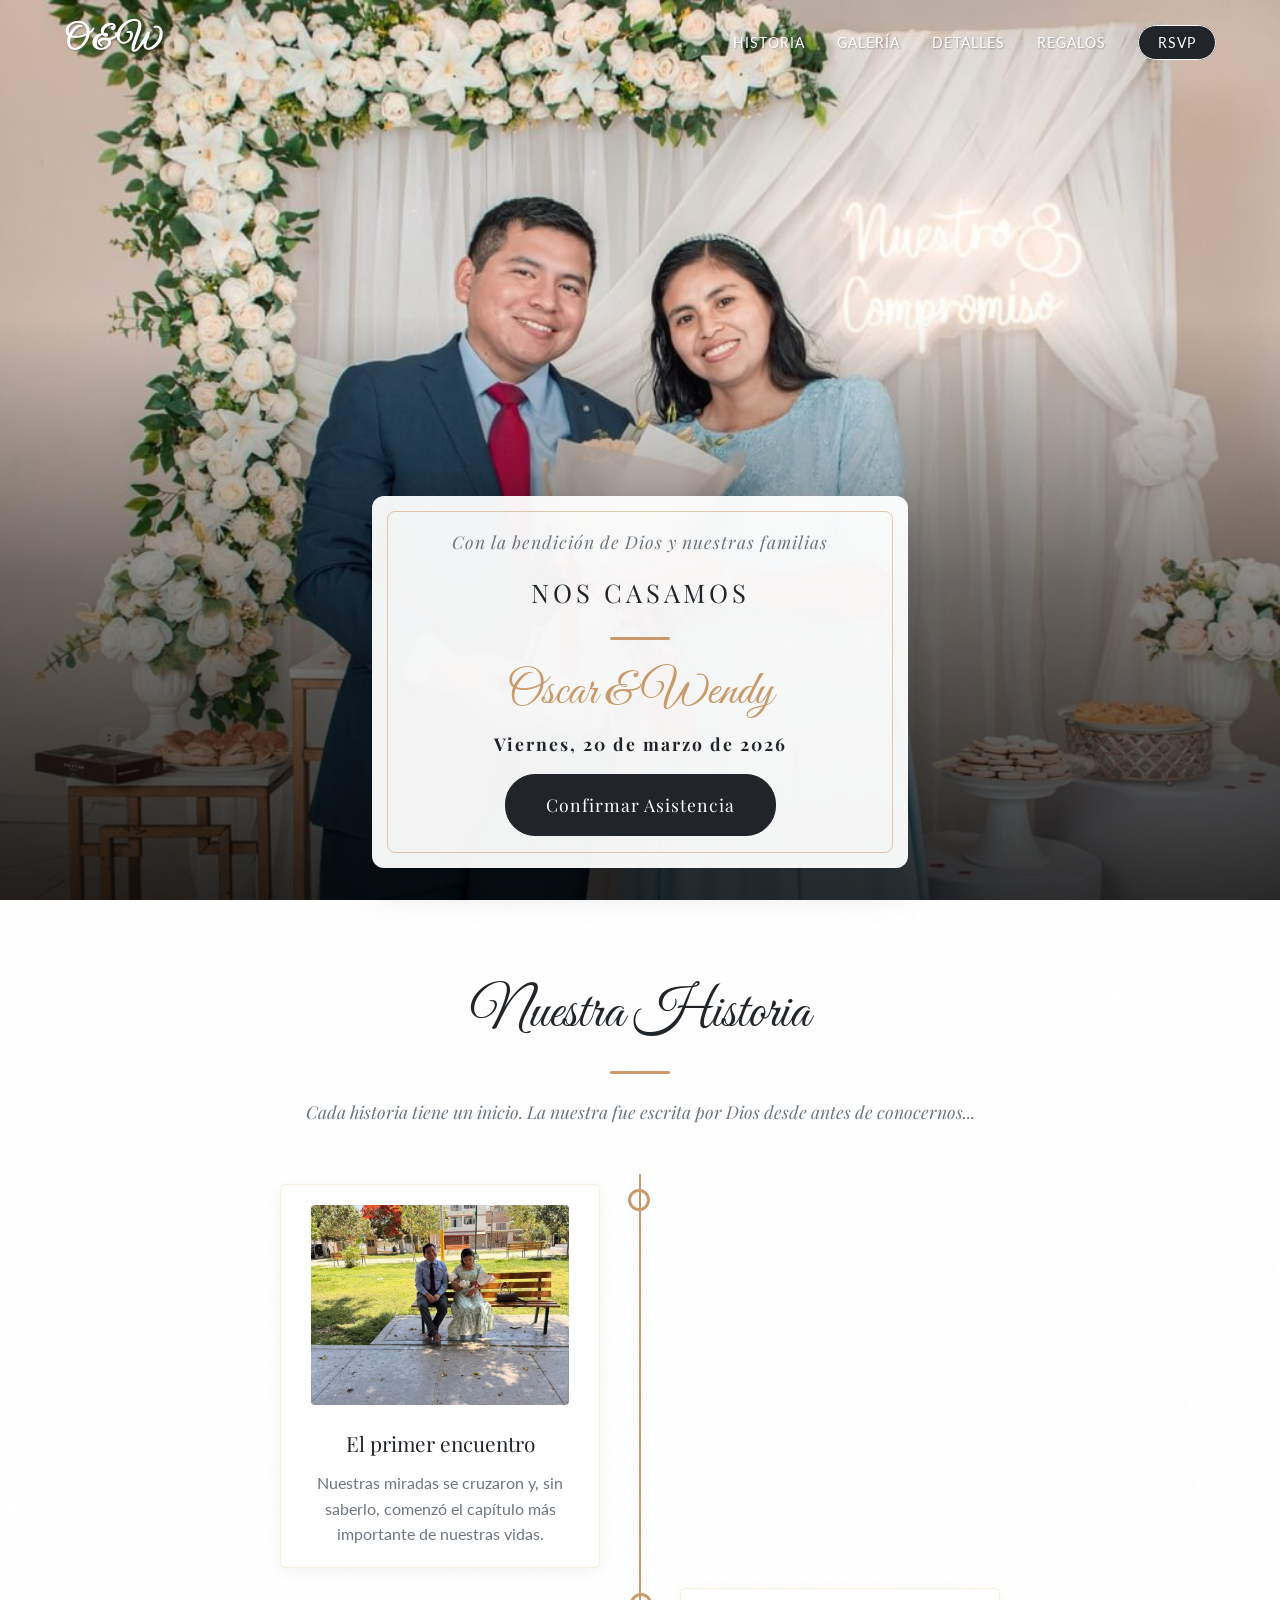
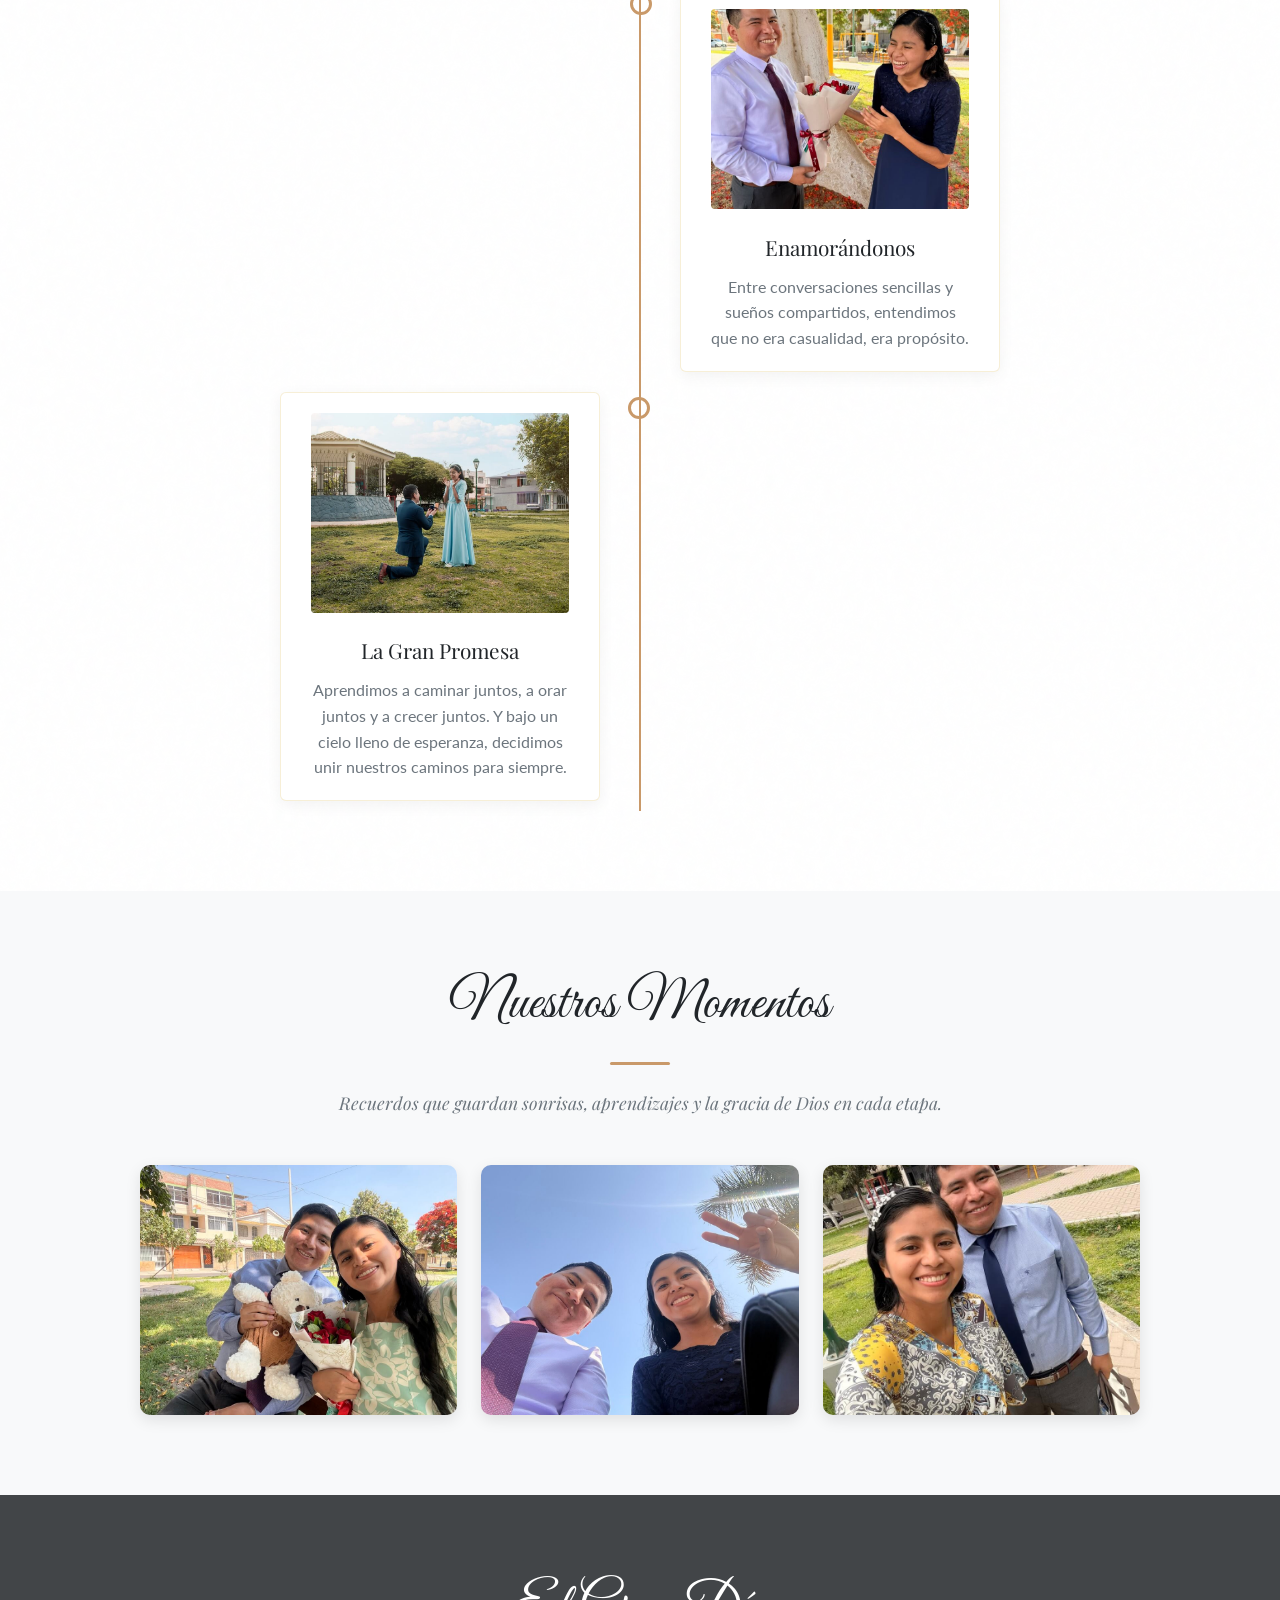
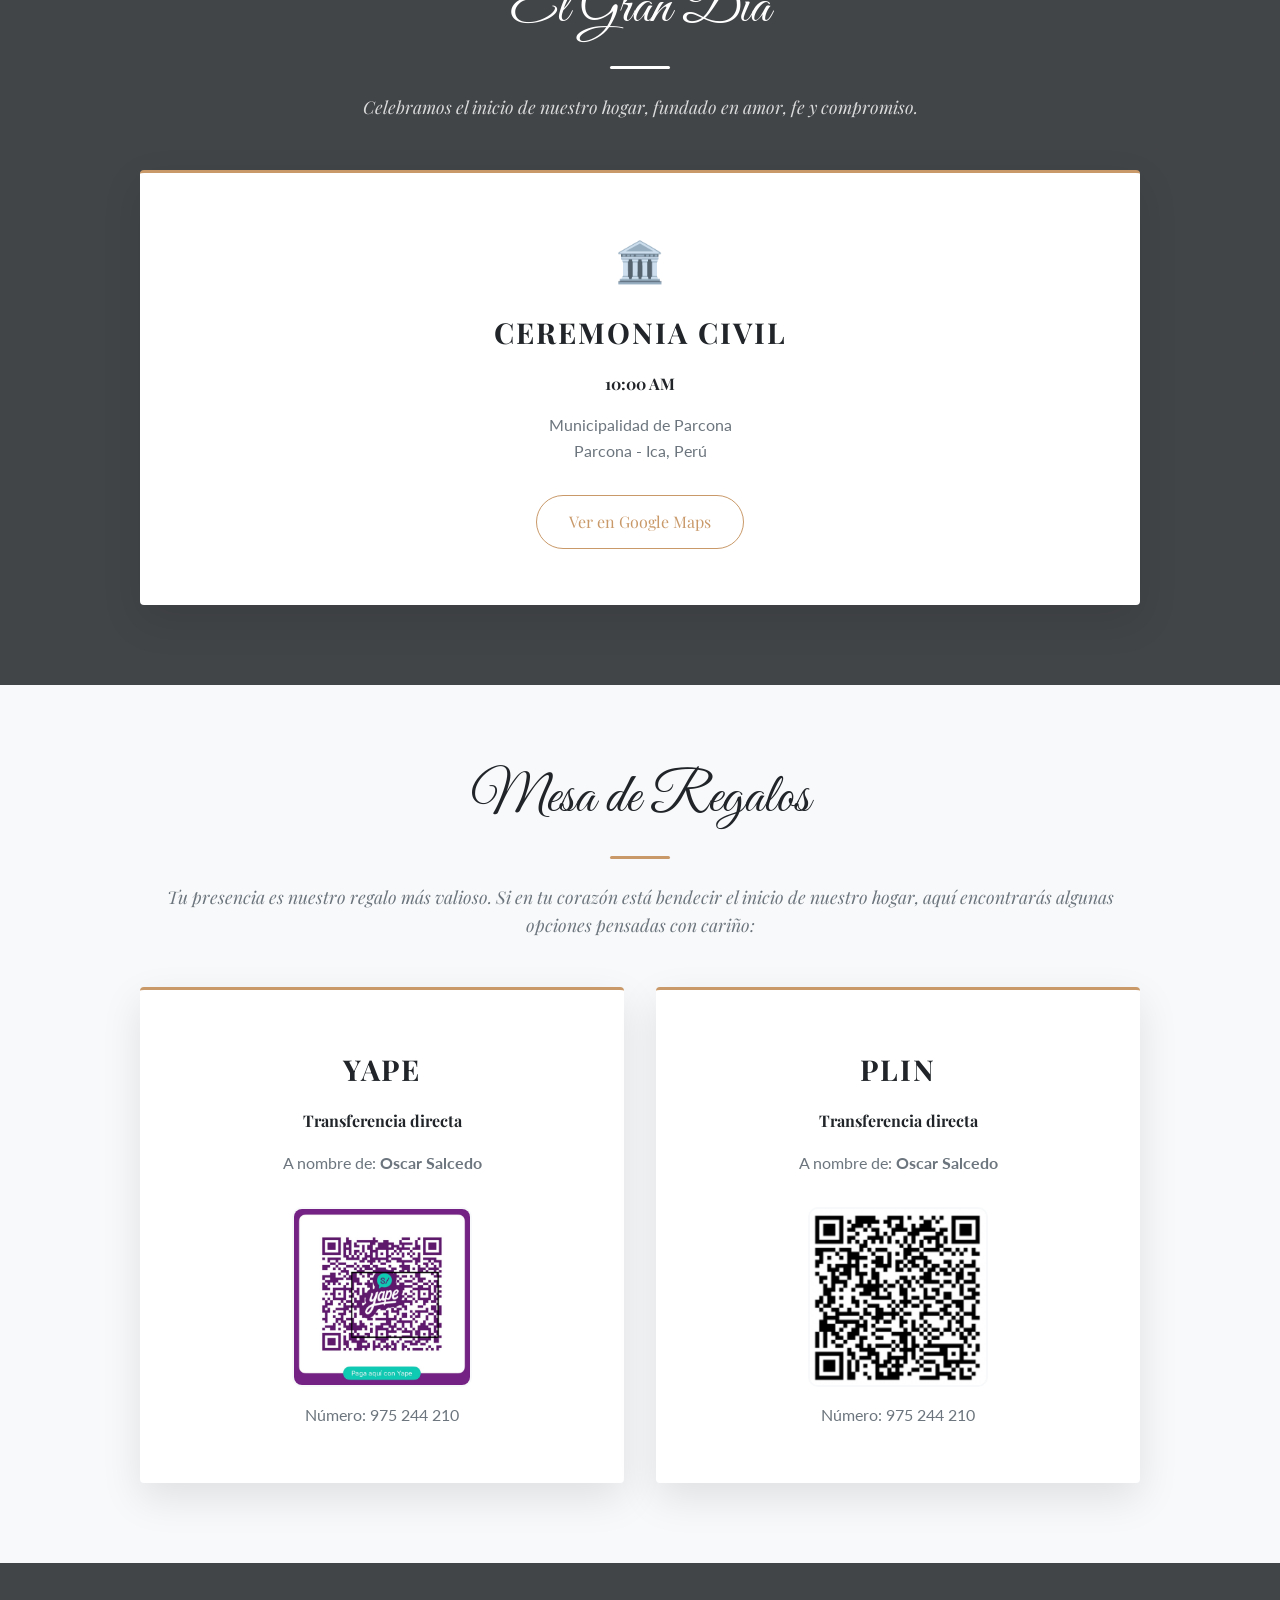
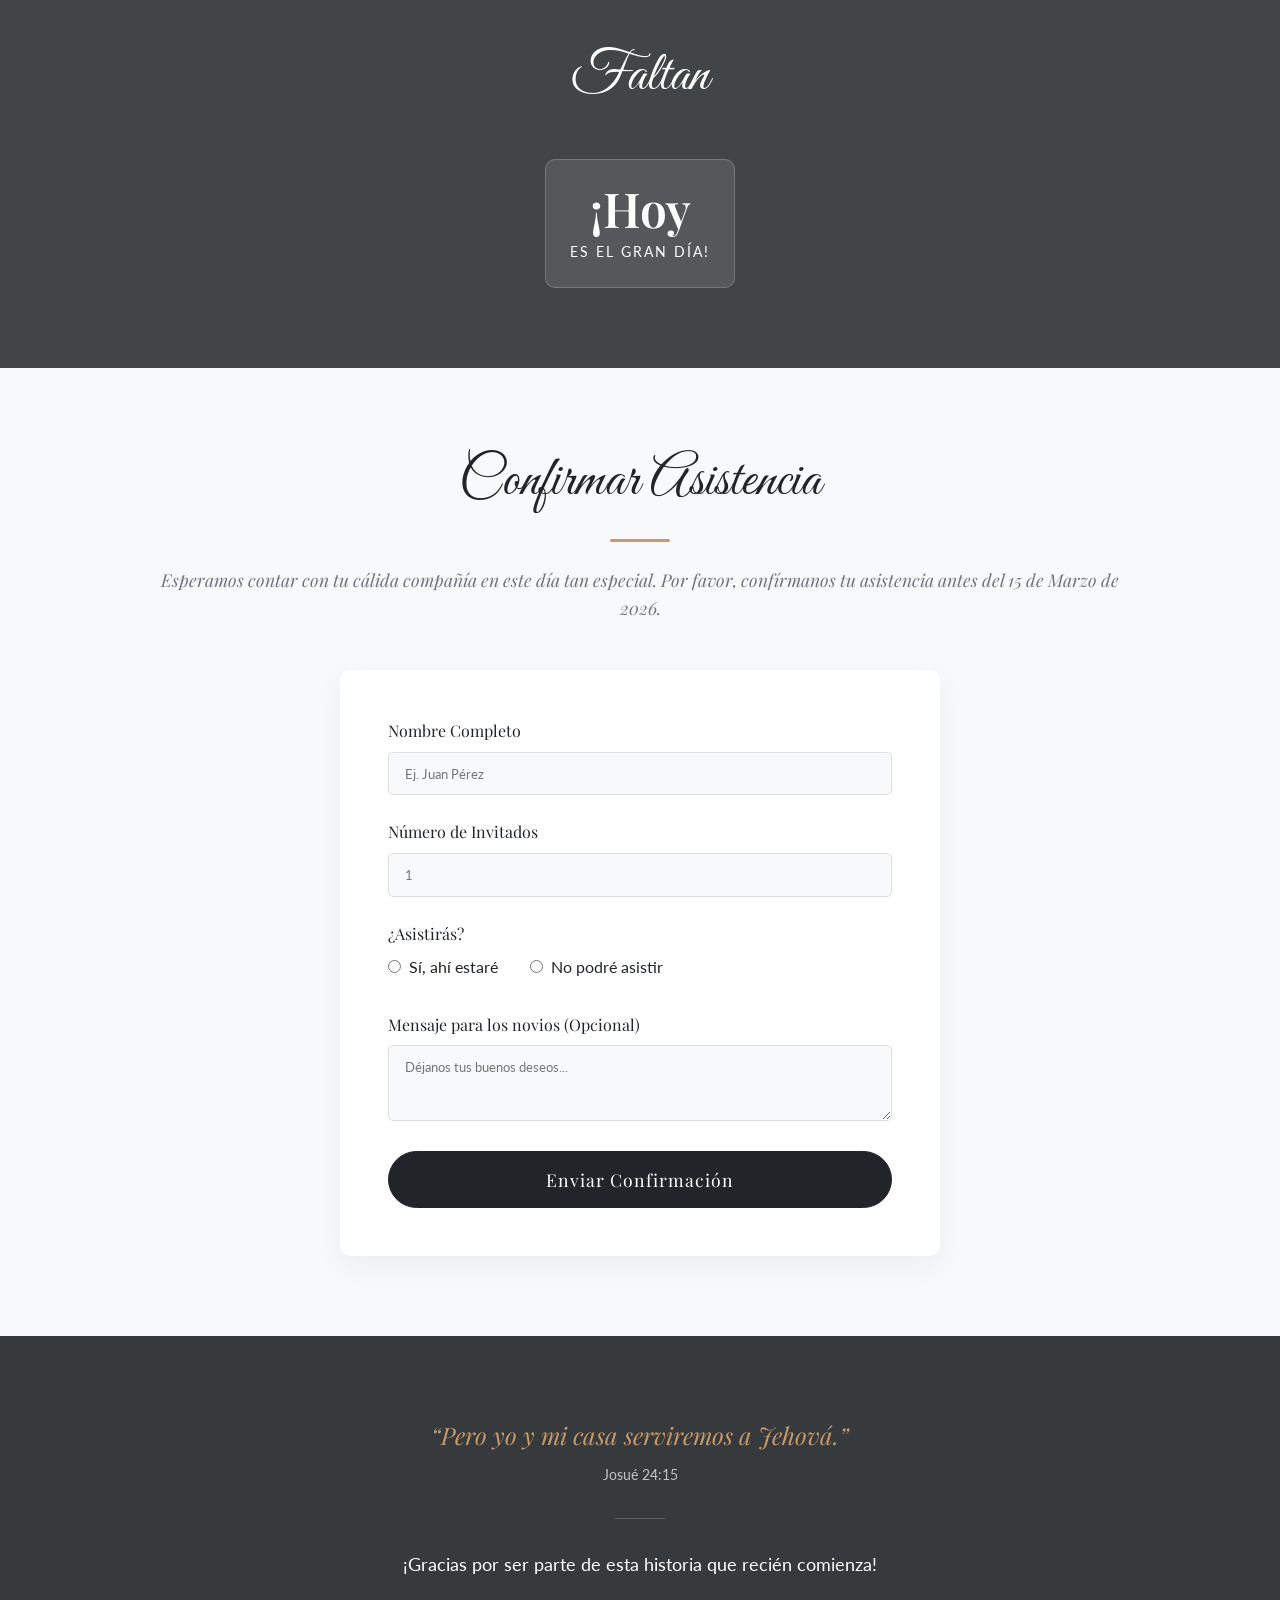
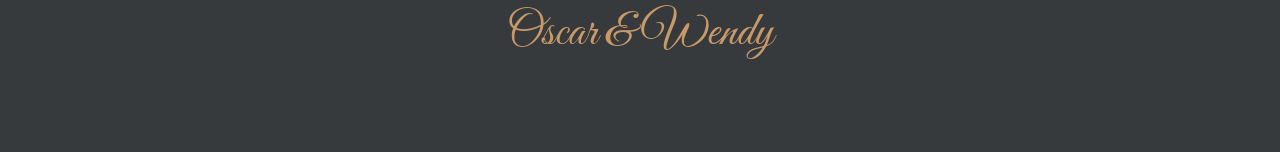
==== civil/index.html @ c433f1da "feat: add civil" ====
<!DOCTYPE html>
<html lang="es">

<head>
    <meta charset="UTF-8">
    <meta name="viewport" content="width=device-width, initial-scale=1.0">
    <title>Oscar & Wendy - Nos Casamos</title>
    <!-- Favicon -->
    <link rel="icon"
        href="data:image/svg+xml,<svg xmlns=%22http://www.w3.org/2000/svg%22 viewBox=%220 0 100 100%22><text y=%22.9em%22 font-size=%2290%22>💍</text></svg>">

    <!-- Open Graph / WhatsApp Preview -->
    <meta property="og:title" content="Oscar & Wendy - Nos Casamos">
    <meta property="og:description" content="Celebramos el inicio de nuestro hogar, fundado en amor, fe y compromiso.">
    <meta property="og:image" content="https://carosdrean.github.io/wedding/images/hero.jpeg">
    <meta property="og:url" content="https://carosdrean.github.io/wedding/civil">
    <meta property="og:type" content="website">

    <!-- Google Fonts -->
    <link rel="preconnect" href="https://fonts.googleapis.com">
    <link rel="preconnect" href="https://fonts.gstatic.com" crossorigin>
    <!-- Playfair Display (Serif) and Great Vibes (Calligraphy) -->
    <link
        href="https://fonts.googleapis.com/css2?family=Great+Vibes&family=Playfair+Display:ital,wght@0,400;0,600;1,400&family=Lato:wght@300;400&display=swap"
        rel="stylesheet">
    <link rel="stylesheet" href="../css/style.css?v=1.6">
</head>

<body>

    <!-- Navegación -->
    <nav class="navbar">
        <div class="nav-container">
            <a href="#home" class="nav-logo">O & W</a>

            <button class="nav-toggle" id="nav-toggle" aria-label="Abrir menú">
                <span></span>
                <span></span>
                <span></span>
            </button>

            <ul class="nav-links" id="nav-links">
                <li><a href="#historia">Historia</a></li>
                <li><a href="#galeria">Galería</a></li>
                <li><a href="#detalles">Detalles</a></li>
                <li><a href="#regalos">Regalos</a></li>
                <li><a href="#rsvp" class="nav-btn">RSVP</a></li>
            </ul>
        </div>
    </nav>

    <!-- Hero Section -->
    <header class="hero" id="home">
        <div class="hero-overlay"></div>
        <div class="hero-content fade-in-up">
            <div class="hero-inner-card">
                <div class="decorative-frame"></div>
                <span class="subtitle">Con la bendición de Dios y nuestras familias</span>
                <h1 class="title-main">Nos Casamos</h1>
                <div class="dahlia-divider"></div>
                <h2 class="names">Oscar & Wendy</h2>
                <p class="date">Viernes, 20 de marzo de 2026</p>
                <a href="#rsvp" class="btn-primary">Confirmar Asistencia</a>
            </div>
        </div>
    </header>

    <!-- Nuestra Historia -->
    <section class="historia section" id="historia">
        <div class="container fade-in">
            <h2 class="section-title">Nuestra Historia</h2>
            <div class="dahlia-divider"></div>
            <p class="section-subtitle">Cada historia tiene un inicio. La nuestra fue escrita por Dios desde antes de
                conocernos...</p>

            <div class="timeline">
                <div class="timeline-item left reveal">
                    <div class="timeline-content">
                        <img src="../images/timeline1.jpeg" loading="lazy" alt="Nos conocimos" class="timeline-img">
                        <h3>El primer encuentro</h3>
                        <p>Nuestras miradas se cruzaron y, sin saberlo, comenzó el capítulo más importante de nuestras
                            vidas.</p>
                    </div>
                </div>
                <div class="timeline-item right reveal">
                    <div class="timeline-content">
                        <img src="../images/timeline2.jpeg" loading="lazy" alt="Nos enamoramos" class="timeline-img">
                        <h3>Enamorándonos</h3>
                        <p>Entre conversaciones sencillas y sueños compartidos, entendimos que no era casualidad, era
                            propósito.</p>
                    </div>
                </div>
                <div class="timeline-item left reveal">
                    <div class="timeline-content">
                        <img src="../images/timeline3.jpeg" loading="lazy" alt="Nos comprometimos" class="timeline-img">
                        <h3>La Gran Promesa</h3>
                        <p>Aprendimos a caminar juntos, a orar juntos y a crecer juntos. Y bajo un cielo lleno de
                            esperanza, decidimos unir nuestros caminos para siempre.</p>
                    </div>
                </div>
            </div>
        </div>
    </section>

    <!-- Galería -->
    <section class="galeria section bg-light" id="galeria">
        <div class="container fade-in">
            <h2 class="section-title">Nuestros Momentos</h2>
            <div class="dahlia-divider"></div>
            <p class="section-subtitle">Recuerdos que guardan sonrisas, aprendizajes y la gracia de Dios en cada etapa.
            </p>
            <div class="gallery-grid">
                <div class="gallery-item reveal"><img src="../images/galery1.jpeg" loading="lazy" alt="Parejas foto 1">
                </div>
                <div class="gallery-item reveal"><img src="../images/galery2.jpeg" loading="lazy" alt="Parejas foto 3">
                </div>
                <div class="gallery-item reveal"><img src="../images/galery3.jpeg" loading="lazy" alt="Parejas foto 4">
                </div>
            </div>
        </div>
    </section>

    <!-- Detalles del Evento -->
    <section class="detalles section dark-bg" id="detalles">
        <div class="container fade-in">
            <h2 class="section-title text-white">El Gran Día</h2>
            <div class="dahlia-divider light"></div>
            <p class="section-subtitle text-white">Celebramos el inicio de nuestro hogar, fundado en amor, fe y
                compromiso.</p>

            <div class="cards-grid">
                <!-- Ceremonia Civil -->
                <div class="card reveal">
                    <div class="icon">🏛️</div>
                    <h3>Ceremonia Civil</h3>
                    <p class="card-time">10:00 AM</p>
                    <p class="card-location">Municipalidad de Parcona<br>Parcona - Ica, Perú</p>
                    <a href="https://maps.app.goo.gl/xfnqybYHNJ2PdwUa9" class="btn-secondary" target="_blank">Ver en
                        Google Maps</a>
                </div>
            </div>
        </div>
    </section>

    <!-- Regalos -->
    <section class="regalos section bg-light" id="regalos">
        <div class="container fade-in">
            <h2 class="section-title">Mesa de Regalos</h2>
            <div class="dahlia-divider"></div>
            <p class="section-subtitle">Tu presencia es nuestro regalo más valioso. Si en tu corazón está bendecir el
                inicio de nuestro hogar, aquí encontrarás algunas opciones pensadas con cariño:</p>

            <div class="cards-grid">
                <!-- Tarjeta Yape -->
                <div class="card reveal qr-card">
                    <!--<div class="icon">📱</div>-->
                    <h3>Yape</h3>
                    <p class="card-time">Transferencia directa</p>
                    <p class="card-location">A nombre de: <strong>Oscar Salcedo</strong></p>
                    <div class="qr-container">
                        <div class="qr-box">
                            <img src="../images/yape.jpeg" loading="lazy" alt="QR Yape" class="qr-img">
                            <p>Número: 975 244 210</p>
                        </div>
                    </div>
                </div>

                <!-- Tarjeta Plin -->
                <div class="card reveal qr-card">
                    <!--<div class="icon">📱</div>-->
                    <h3>Plin</h3>
                    <p class="card-time">Transferencia directa</p>
                    <p class="card-location">A nombre de: <strong>Oscar Salcedo</strong></p>
                    <div class="qr-container">
                        <div class="qr-box">
                            <img src="../images/plin.jpeg" loading="lazy" alt="QR Plin" class="qr-img">
                            <p>Número: 975 244 210</p>
                        </div>
                    </div>
                </div>
            </div>
        </div>
    </section>

    <!-- Cuenta Regresiva -->
    <section class="countdown section" id="cuenta-regresiva">
        <div class="countdown-bg"></div>
        <div class="container fade-in position-relative">
            <h2 class="section-title text-white">Faltan</h2>
            <div class="timer" id="timer" data-date="March 18, 2026 10:00:00">
                <div class="time-box">
                    <span class="number" id="days">00</span>
                    <span class="label">Días</span>
                </div>
                <div class="time-box">
                    <span class="number" id="hours">00</span>
                    <span class="label">Horas</span>
                </div>
                <div class="time-box">
                    <span class="number" id="minutes">00</span>
                    <span class="label">Mint</span>
                </div>
                <div class="time-box">
                    <span class="number" id="seconds">00</span>
                    <span class="label">Segs</span>
                </div>
            </div>
        </div>
    </section>

    <!-- RSVP Section -->
    <section class="rsvp section bg-light" id="rsvp">
        <div class="container fade-in">
            <h2 class="section-title">Confirmar Asistencia</h2>
            <div class="dahlia-divider"></div>
            <p class="section-subtitle">Esperamos contar con tu cálida compañía en este día tan especial. Por favor,
                confírmanos tu asistencia antes del 15 de Marzo de 2026.</p>

            <form id="rsvp-form" class="rsvp-form reveal"
                action="https://docs.google.com/forms/d/e/1FAIpQLSek4daE8wjYFkSx3_-Izd80AjMu-CmA6Un2QRPLqiP6USKRoA/formResponse"
                method="POST">
                <div class="form-group">
                    <label for="name">Nombre Completo</label>
                    <input name="entry.369119081" type="text" id="name" required placeholder="Ej. Juan Pérez">
                </div>
                <div class="form-group">
                    <label for="guests">Número de Invitados</label>
                    <input name="entry.2001712767" type="number" id="guests" min="1" max="5" required placeholder="1">
                </div>
                <div class="form-group">
                    <label>¿Asistirás?</label>
                    <div class="radio-group">
                        <label>
                            <input name="entry.1944220015" type="radio" value="Si" required> Sí, ahí
                            estaré
                        </label>
                        <label>
                            <input name="entry.1944220015" type="radio" value="No"> No podré asistir
                        </label>
                    </div>
                </div>
                <div class="form-group">
                    <label for="message">Mensaje para los novios (Opcional)</label>
                    <textarea name="entry.132755586" id="message" rows="3"
                        placeholder="Déjanos tus buenos deseos..."></textarea>
                </div>
                <button type="submit" class="btn-primary full-width">Enviar Confirmación</button>
            </form>
            <div id="form-success" class="hidden message-success">
                ¡Gracias por confirmar! Nos vemos pronto.
            </div>
        </div>
    </section>

    <!-- Footer -->
    <footer class="footer section">
        <div class="container fade-in">
            <p class="verse">“Pero yo y mi casa serviremos a Jehová.”</p>
            <p class="reference">Josué 24:15</p>
            <div class="separator"></div>
            <p class="thank-you">¡Gracias por ser parte de esta historia que recién comienza!</p>
            <h2 class="footer-names">Oscar & Wendy</h2>
        </div>
    </footer>

    <script src="../js/script.js"></script>
</body>

</html>
---- css/style.css ----
/* Variables */
:root {
    /* Colors - Dahlia Theme */
    --color-bg: #FFFFFF;
    --color-bg-light: #F8F9FA;
    --color-primary: #C99969;
    /* Elegant Gold */
    --color-primary-hover: #b5885a;
    --color-secondary: #212529;
    /* Dark Charcoal for contrast */
    --color-text: #6C757D;
    /* Medium Gray for legibility */
    --color-text-dark: #212529;
    --color-white: #FFFFFF;

    /* Typography */
    --font-main: 'Lato', sans-serif;
    --font-serif: 'Playfair Display', serif;
    --font-script: 'Great Vibes', cursive;

    /* Transitions */
    --transition: all 0.4s ease;
}

/* Reset & Base Styles */
* {
    margin: 0;
    padding: 0;
    box-sizing: border-box;
}

html {
    scroll-behavior: smooth;
    font-size: 16px;
}

body {
    font-family: var(--font-main);
    color: var(--color-text);
    background-color: var(--color-bg);
    line-height: 1.6;
    overflow-x: hidden;
    /* Subtle noise/texture overlay */
    background-image: url("data:image/svg+xml,%3Csvg viewBox='0 0 200 200' xmlns='http://www.w3.org/2000/svg'%3E%3Cfilter id='noiseFilter'%3E%3CfeTurbulence type='fractalNoise' baseFrequency='0.65' numOctaves='3' stitchTiles='stitch'/%3E%3C/filter%3E%3Crect width='100%25' height='100%25' filter='url(%23noiseFilter)' opacity='0.02'/%3E%3C/svg%3E");
}

h1,
h2,
h3,
h4,
h5,
h6 {
    color: var(--color-text-dark);
    font-weight: normal;
    font-family: var(--font-serif);
}

a {
    text-decoration: none;
    color: inherit;
}

ul {
    list-style: none;
}

/* Utility Classes */
.container {
    width: 90%;
    max-width: 1000px;
    margin: 0 auto;
    text-align: center;
}

.section {
    padding: 5rem 0;
}

.bg-light {
    background-color: var(--color-bg-light);
}

.section-title {
    font-family: var(--font-script);
    font-size: 3.5rem;
    color: var(--color-secondary);
    margin-bottom: 0.5rem;
    line-height: 1.2;
}

.section-subtitle {
    font-family: var(--font-serif);
    font-size: 1.1rem;
    font-style: italic;
    color: var(--color-text);
    margin-bottom: 3rem;
}

.text-white {
    color: var(--color-white);
}

.position-relative {
    position: relative;
    z-index: 2;
}

.hidden {
    display: none !important;
}

/* Navbar */
.navbar {
    position: fixed;
    top: 0;
    width: 100%;
    background: transparent;
    transition: background-color 0.4s ease, box-shadow 0.4s ease;
    z-index: 1000;
    padding: 1rem 0;
}

.navbar.scrolled {
    background: rgba(255, 255, 255, 0.98);
    box-shadow: 0 2px 10px rgba(0, 0, 0, 0.05);
}

.navbar .nav-logo,
.navbar .nav-links a {
    color: var(--color-white);
    text-shadow: 1px 1px 2px rgba(0, 0, 0, 0.3);
}

.navbar.scrolled .nav-logo {
    color: var(--color-secondary);
    text-shadow: none;
}

.navbar.scrolled .nav-links a {
    color: var(--color-text-dark);
    text-shadow: none;
}

.navbar.scrolled .nav-links a:hover {
    color: var(--color-secondary);
}

/* Hamburger toggle */
.nav-toggle {
    display: none;
    flex-direction: column;
    justify-content: space-between;
    width: 30px;
    height: 21px;
    background: transparent;
    border: none;
    cursor: pointer;
    z-index: 1001;
}

.nav-toggle span {
    display: block;
    width: 100%;
    height: 3px;
    background-color: var(--color-white);
    border-radius: 3px;
    transition: all 0.3s ease;
    box-shadow: 1px 1px 2px rgba(0, 0, 0, 0.3);
}

.navbar.scrolled .nav-toggle span {
    background-color: var(--color-text-dark);
    box-shadow: none;
}

.nav-toggle.active span:nth-child(1) {
    transform: translateY(9px) rotate(45deg);
}

.nav-toggle.active span:nth-child(2) {
    opacity: 0;
}

.nav-toggle.active span:nth-child(3) {
    transform: translateY(-9px) rotate(-45deg);
}

.nav-container {
    width: 90%;
    max-width: 1200px;
    margin: 0 auto;
    display: flex;
    justify-content: space-between;
    align-items: center;
}

.nav-logo {
    font-family: var(--font-script);
    font-size: 2rem;
    color: var(--color-secondary);
    font-weight: bold;
}

.nav-links {
    display: flex;
    gap: 2rem;
    align-items: center;
}

.nav-links a {
    font-family: var(--font-main);
    font-size: 0.9rem;
    text-transform: uppercase;
    letter-spacing: 1px;
    transition: var(--transition);
}

.nav-links a:hover {
    color: var(--color-secondary);
}

.nav-btn {
    background: var(--color-secondary);
    color: var(--color-white) !important;
    text-shadow: none !important;
    padding: 0.5rem 1.2rem;
    border-radius: 20px;
    border: 1px solid var(--color-white);
}

.navbar.scrolled .nav-btn {
    border-color: transparent;
}

.nav-btn:hover {
    background: var(--color-primary-hover) !important;
}

/* Buttons */
.btn-primary {
    display: inline-block;
    padding: 1rem 2.5rem;
    background-color: var(--color-secondary);
    color: var(--color-white);
    font-family: var(--font-serif);
    font-size: 1.1rem;
    letter-spacing: 1px;
    border-radius: 30px;
    transition: var(--transition);
    border: 1px solid var(--color-secondary);
    cursor: pointer;
}

.btn-primary:hover {
    background-color: transparent;
    color: var(--color-secondary);
    border-color: var(--color-secondary);
}

.btn-secondary {
    display: inline-block;
    padding: 0.8rem 2rem;
    background-color: transparent;
    color: var(--color-primary);
    font-family: var(--font-serif);
    font-size: 1rem;
    border-radius: 30px;
    border: 1px solid var(--color-primary);
    transition: var(--transition);
}

.btn-secondary:hover {
    background-color: var(--color-primary);
    color: var(--color-white);
}

.full-width {
    width: 100%;
}

/* Hero Section */
.hero {
    height: 100vh;
    min-height: 600px;
    position: relative;
    display: flex;
    align-items: flex-end;
    /* Align content to the bottom */
    justify-content: center;
    text-align: center;
    background-image: url('../images/hero.jpeg');
    background-size: cover;
    background-position: center;
    background-attachment: fixed;
}

.hero-overlay {
    position: absolute;
    top: 0;
    left: 0;
    right: 0;
    bottom: 0;
    /* Gradient starts transparent and gets noticeably darker towards the bottom */
    background: linear-gradient(to bottom, transparent 35%, rgba(0, 0, 0, 0.45) 65%, rgba(0, 0, 0, 0.8) 100%);
    z-index: 1;
}

.hero-content {
    position: relative;
    z-index: 2;
    padding: 2rem;
    max-width: 600px;
    width: 90%;
}

.hero-inner-card {
    background: rgba(255, 255, 255, 0.95);
    padding: 2rem 1.5rem;
    border-radius: 12px;
    box-shadow: 0 15px 40px rgba(0, 0, 0, 0.2);
    position: relative;
    color: var(--color-text-dark);
}

.decorative-frame {
    position: absolute;
    top: 15px;
    left: 15px;
    right: 15px;
    bottom: 15px;
    border: 1px solid var(--color-primary);
    opacity: 0.5;
    border-radius: 8px;
    pointer-events: none;
}

.dahlia-divider {
    width: 60px;
    height: 3px;
    background-color: var(--color-primary);
    margin: 1.5rem auto;
    border-radius: 2px;
}

.dahlia-divider.light {
    background-color: var(--color-white);
}

.subtitle {
    display: block;
    font-family: var(--font-serif);
    font-style: italic;
    font-size: 1.1rem;
    margin-bottom: 1rem;
    letter-spacing: 1px;
    color: var(--color-text);
}

.title-main {
    font-family: var(--font-serif);
    font-size: 1.6rem;
    letter-spacing: 4px;
    text-transform: uppercase;
    margin-bottom: 0.5rem;
    color: var(--color-text-dark);
}

.names {
    font-family: var(--font-script);
    font-size: 3rem;
    color: var(--color-primary);
    line-height: 1.2;
    margin-bottom: 0.5rem;
}

.date {
    font-family: var(--font-serif);
    font-size: 1.1rem;
    font-weight: bold;
    margin-bottom: 1rem;
    letter-spacing: 2px;
    color: var(--color-text-dark);
}

/* Timeline (Nuestra Historia) */
.timeline {
    position: relative;
    max-width: 800px;
    margin: 0 auto;
}

.timeline::after {
    content: '';
    position: absolute;
    width: 2px;
    background-color: var(--color-primary);
    top: 0;
    bottom: 0;
    left: 50%;
    margin-left: -1px;
}

.timeline-item {
    padding: 10px 40px;
    position: relative;
    background-color: inherit;
    width: 50%;
}

.timeline-item::after {
    content: '';
    position: absolute;
    width: 16px;
    height: 16px;
    right: -8px;
    background-color: var(--color-bg);
    border: 3px solid var(--color-primary);
    top: 15px;
    border-radius: 50%;
    z-index: 1;
}

.left {
    left: 0;
}

.right {
    left: 50%;
}

.left::after {
    right: -10px;
}

.right::after {
    left: -10px;
}

.timeline-content {
    padding: 20px 30px;
    background-color: var(--color-white);
    position: relative;
    border-radius: 6px;
    box-shadow: 0 4px 15px rgba(0, 0, 0, 0.05);
    border: 1px solid rgba(212, 175, 55, 0.2);
}

.timeline-content h3 {
    font-family: var(--font-serif);
    color: var(--color-secondary);
    margin-bottom: 10px;
    font-size: 1.3rem;
}

.timeline-img {
    width: 100%;
    height: 200px;
    object-fit: cover;
    border-radius: 4px;
    margin-bottom: 15px;
}

/* Event Details Cards */
.cards-grid {
    display: grid;
    grid-template-columns: repeat(auto-fit, minmax(300px, 1fr));
    gap: 2rem;
    margin-top: 2rem;
}

.card {
    background: var(--color-white);
    padding: 3.5rem 2.5rem;
    border-radius: 4px;
    /* Sharper edges */
    box-shadow: 0 15px 40px rgba(0, 0, 0, 0.1);
    transition: var(--transition);
    border-top: 3px solid var(--color-primary);
    /* Gold Dahlia line */
}

.card:hover {
    transform: translateY(-10px);
}

.card .icon {
    font-size: 2.5rem;
    margin-bottom: 1rem;
    color: var(--color-primary);
}

.card h3 {
    font-family: var(--font-serif);
    font-size: 1.8rem;
    font-weight: bold;
    text-transform: uppercase;
    color: var(--color-text-dark);
    margin-bottom: 1rem;
    letter-spacing: 2px;
}

.card-time {
    font-weight: bold;
    color: var(--color-text-dark);
    margin-bottom: 1rem;
    font-family: var(--font-serif);
}

.card-location {
    margin-bottom: 2rem;
    color: var(--color-text);
}

.dark-bg {
    position: relative;
    background-image: url('../images/event.jpeg');
    /* Placeholder for now */
    background-size: cover;
    background-position: center;
    background-attachment: fixed;
}

.dark-bg::before {
    content: '';
    position: absolute;
    top: 0;
    left: 0;
    right: 0;
    bottom: 0;
    background-color: rgba(33, 37, 41, 0.85);
    /* Dark Dahlia overlay */
    z-index: 1;
}

.dark-bg .container {
    position: relative;
    z-index: 2;
}

.dark-bg .section-subtitle {
    color: rgba(255, 255, 255, 0.8);
}

.qr-card {
    grid-column: span 1;
}

.qr-container {
    display: flex;
    justify-content: center;
    gap: 2rem;
    margin-top: 1.5rem;
}

.qr-box {
    text-align: center;
}

.qr-img {
    width: 180px;
    height: 180px;
    object-fit: cover;
    border-radius: 10px;
    border: 2px solid var(--color-bg-light);
    margin-bottom: 0.5rem;
}

/* Countdown */
.countdown {
    position: relative;
    background: url('../images/countdown.jpeg');
    background-size: cover;
    background-position: center;
    background-attachment: fixed;
    color: var(--color-white);
}

.countdown-bg {
    position: absolute;
    top: 0;
    left: 0;
    right: 0;
    bottom: 0;
    background: rgba(33, 37, 41, 0.85);
    /* Dark Dahlia overlay */
    z-index: 1;
}

.countdown .section-title {
    color: var(--color-white);
}

.timer {
    display: flex;
    justify-content: center;
    gap: 2rem;
    margin-top: 3rem;
    flex-wrap: wrap;
}

.time-box {
    display: flex;
    flex-direction: column;
    align-items: center;
    background: rgba(255, 255, 255, 0.1);
    backdrop-filter: blur(5px);
    border: 1px solid rgba(255, 255, 255, 0.2);
    border-radius: 10px;
    padding: 1.5rem;
    min-width: 100px;
}

.time-box .number {
    font-family: var(--font-serif);
    font-size: 3rem;
    font-weight: 600;
    line-height: 1;
    margin-bottom: 0.5rem;
}

.time-box .label {
    font-size: 0.9rem;
    text-transform: uppercase;
    letter-spacing: 2px;
}

/* Dress code section removed */

/* Galería */
.gallery-grid {
    display: grid;
    grid-template-columns: repeat(auto-fit, minmax(250px, 1fr));
    gap: 1.5rem;
    margin-top: 2rem;
}

.gallery-item {
    border-radius: 10px;
    overflow: hidden;
    box-shadow: 0 5px 15px rgba(0, 0, 0, 0.1);
}

.gallery-item img {
    width: 100%;
    height: 250px;
    object-fit: cover;
    transition: transform 0.5s ease;
    display: block;
}

.gallery-item:hover img {
    transform: scale(1.05);
}

/* RSVP Form */
.rsvp-form {
    max-width: 600px;
    margin: 0 auto;
    background: var(--color-white);
    padding: 3rem;
    border-radius: 10px;
    box-shadow: 0 10px 30px rgba(0, 0, 0, 0.05);
    text-align: left;
}

.form-group {
    margin-bottom: 1.5rem;
}

.form-group label {
    display: block;
    margin-bottom: 0.5rem;
    font-family: var(--font-serif);
    color: var(--color-text-dark);
}

.form-group input[type="text"],
.form-group input[type="number"],
.form-group textarea {
    width: 100%;
    padding: 0.8rem 1rem;
    border: 1px solid #ddd;
    border-radius: 5px;
    font-family: var(--font-main);
    color: var(--color-text);
    background-color: var(--color-bg-light);
    transition: border-color 0.3s;
}

.form-group input:focus,
.form-group textarea:focus {
    outline: none;
    border-color: var(--color-secondary);
}

.radio-group {
    display: flex;
    gap: 2rem;
    margin-top: 0.5rem;
}

.radio-group label {
    display: inline-flex;
    align-items: center;
    gap: 0.5rem;
    cursor: pointer;
    font-family: var(--font-main);
}

.message-success {
    margin-top: 2rem;
    padding: 1.5rem;
    background-color: #e8f5e9;
    color: #2e7d32;
    border-radius: 5px;
    border-left: 5px solid #4caf50;
    font-weight: bold;
}

/* Footer */
.footer {
    position: relative;
    background-image: url('../images/footer.jpeg');
    background-size: cover;
    background-position: center;
    background-attachment: fixed;
    color: var(--color-white);
    text-align: center;
    padding: 5rem 0;
}

.footer::before {
    content: '';
    position: absolute;
    top: 0;
    left: 0;
    right: 0;
    bottom: 0;
    background-color: rgba(33, 37, 41, 0.9);
    z-index: 1;
}

.footer .container {
    position: relative;
    z-index: 2;
}

.footer .verse {
    font-family: var(--font-serif);
    font-size: 1.5rem;
    font-style: italic;
    color: var(--color-primary);
    margin-bottom: 0.5rem;
}

.footer .reference {
    font-size: 0.9rem;
    opacity: 0.7;
    margin-bottom: 2rem;
}

.footer .separator {
    width: 50px;
    height: 1px;
    background-color: rgba(255, 255, 255, 0.2);
    margin: 0 auto 2rem;
}

.footer .thank-you {
    font-size: 1.1rem;
    margin-bottom: 1rem;
}

.footer-names {
    font-family: var(--font-script);
    font-size: 3rem;
    color: var(--color-primary);
}

/* Animations */
.fade-in-up {
    animation: fadeInUp 1.5s ease;
}

@keyframes fadeInUp {
    from {
        opacity: 0;
        transform: translateY(30px);
    }

    to {
        opacity: 1;
        transform: translateY(0);
    }
}

/* Scroll reveal classes */
.reveal {
    opacity: 0;
    transform: translateY(40px);
    transition: all 0.8s ease;
}

.reveal.active {
    opacity: 1;
    transform: translateY(0);
}

/* Responsive Variables */
@media screen and (max-width: 768px) {
    .nav-toggle {
        display: flex;
    }

    .nav-links {
        position: fixed;
        right: -100%;
        top: 0;
        flex-direction: column;
        background-color: var(--color-white);
        width: 70%;
        height: 100vh;
        padding-top: 80px;
        transition: right 0.4s ease;
        box-shadow: -5px 0 15px rgba(0, 0, 0, 0.1);
    }

    .nav-links.active {
        right: 0;
    }

    .nav-links a:not(.nav-btn) {
        color: var(--color-text-dark) !important;
        text-shadow: none !important;
        font-size: 1.1rem;
    }

    .navbar .nav-logo {
        position: relative;
        z-index: 1002;
    }

    .nav-btn {
        margin-top: 1rem;
    }

    .qr-container {
        flex-direction: column;
        align-items: center;
        gap: 1.5rem;
    }

    .hero-content {
        width: 98%;
        padding: 1rem;
    }

    .names {
        font-size: 3.3rem;
        margin-bottom: 0.5rem;
    }

    .hero-inner-card {
        padding: 3.2rem 1.3rem;
    }

    .title-main {
        font-size: 1.6rem;
        letter-spacing: 3px;
        margin-bottom: 0.7rem;
    }

    .subtitle {
        font-size: 1.1rem;
        margin-bottom: 1.3rem;
    }

    .date {
        font-size: 1.15rem;
        margin-bottom: 1.4rem;
    }

    .btn-primary {
        padding: 1rem 2rem;
        font-size: 1.1rem;
    }

    .timeline::after {
        left: 31px;
    }

    .timeline-item {
        width: 100%;
        padding-left: 70px;
        padding-right: 25px;
    }

    .timeline-item.right {
        left: 0;
    }

    .left::after,
    .right::after {
        left: 21px;
    }

    .timer {
        gap: 1rem;
    }

    .time-box {
        padding: 1rem;
        min-width: 80px;
    }

    .time-box .number {
        font-size: 2rem;
    }

    .rsvp-form {
        padding: 2rem 1.5rem;
    }

    .radio-group {
        flex-direction: column;
        gap: 1rem;
    }
}

@media (max-width: 768px) {
    .timeline-img {
        height: auto;
    }

    .gallery-item img {
        height: auto;
        aspect-ratio: 1 / 1;
    }
}

/* Fix for iOS background-attachment: fixed zooming issue */
@supports (-webkit-touch-callout: none) {

    .hero,
    .dark-bg,
    .footer,
    .countdown {
        background-attachment: scroll;
    }
}
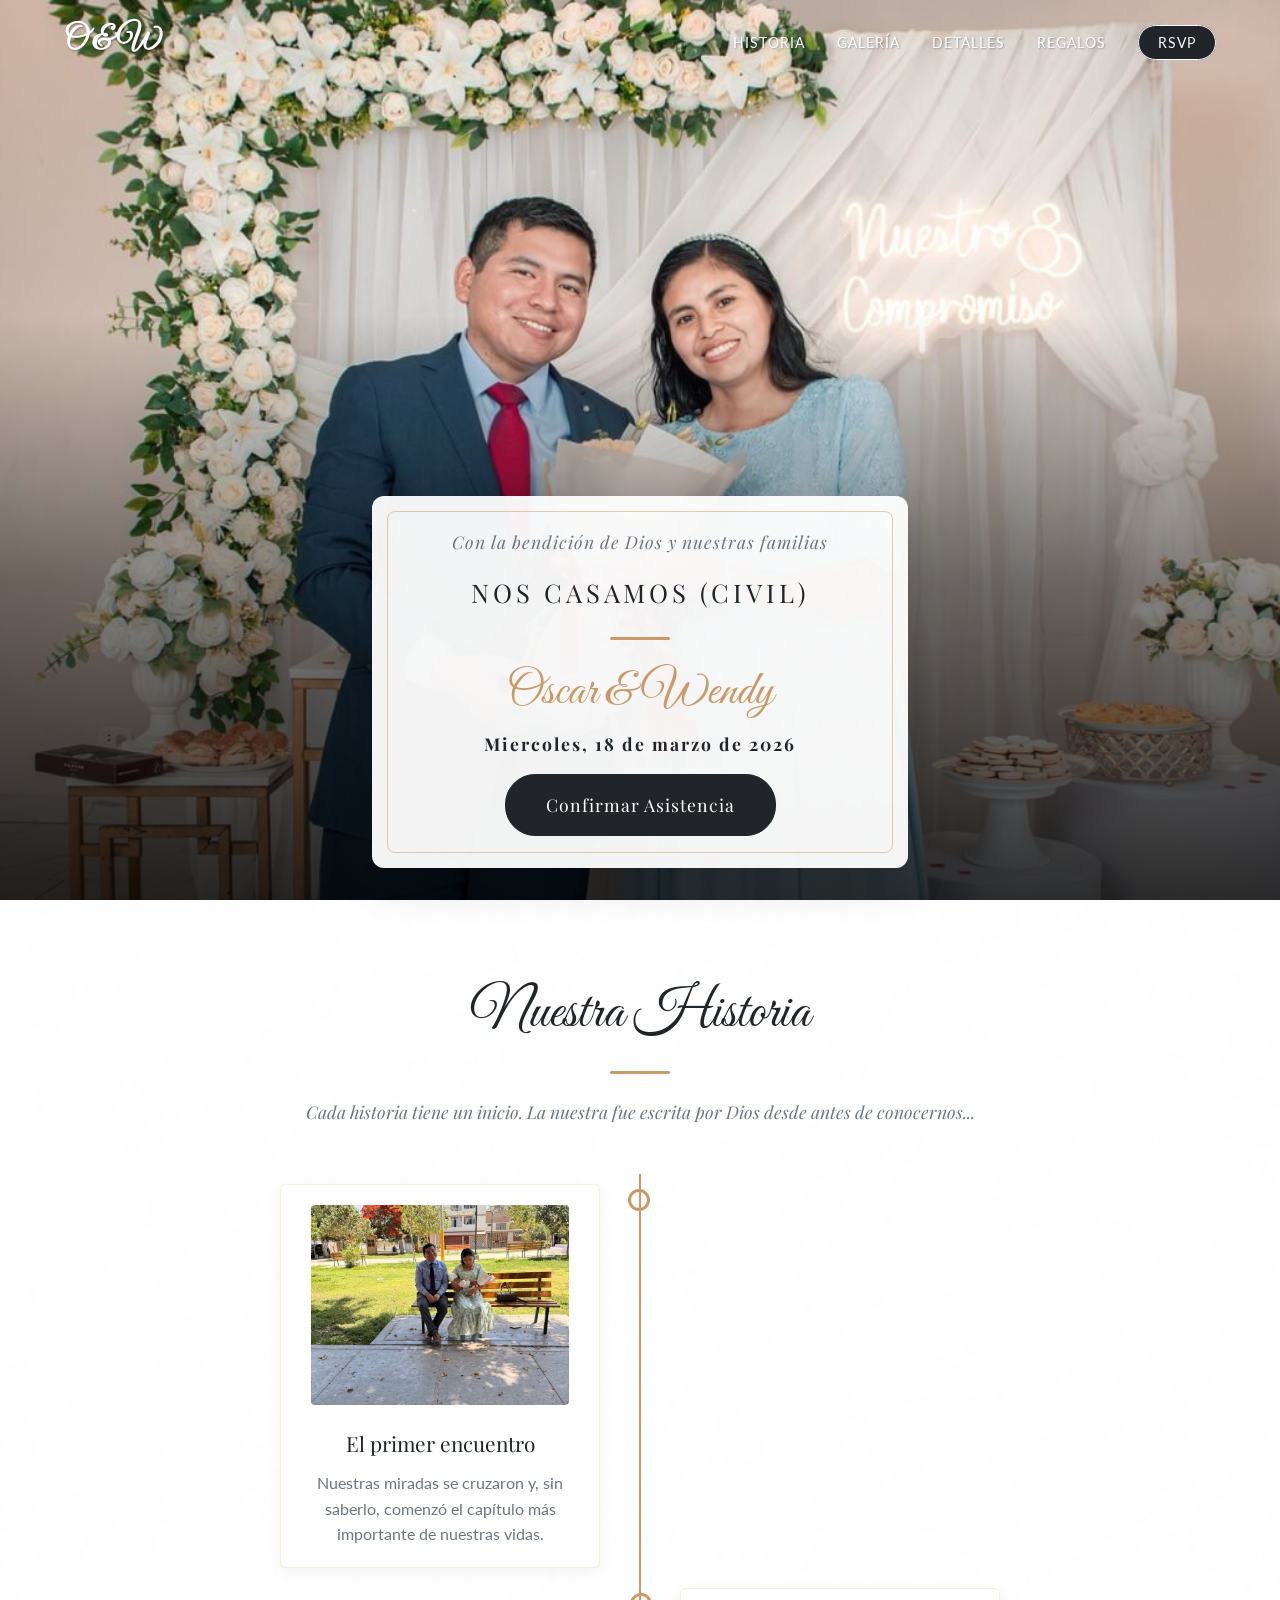
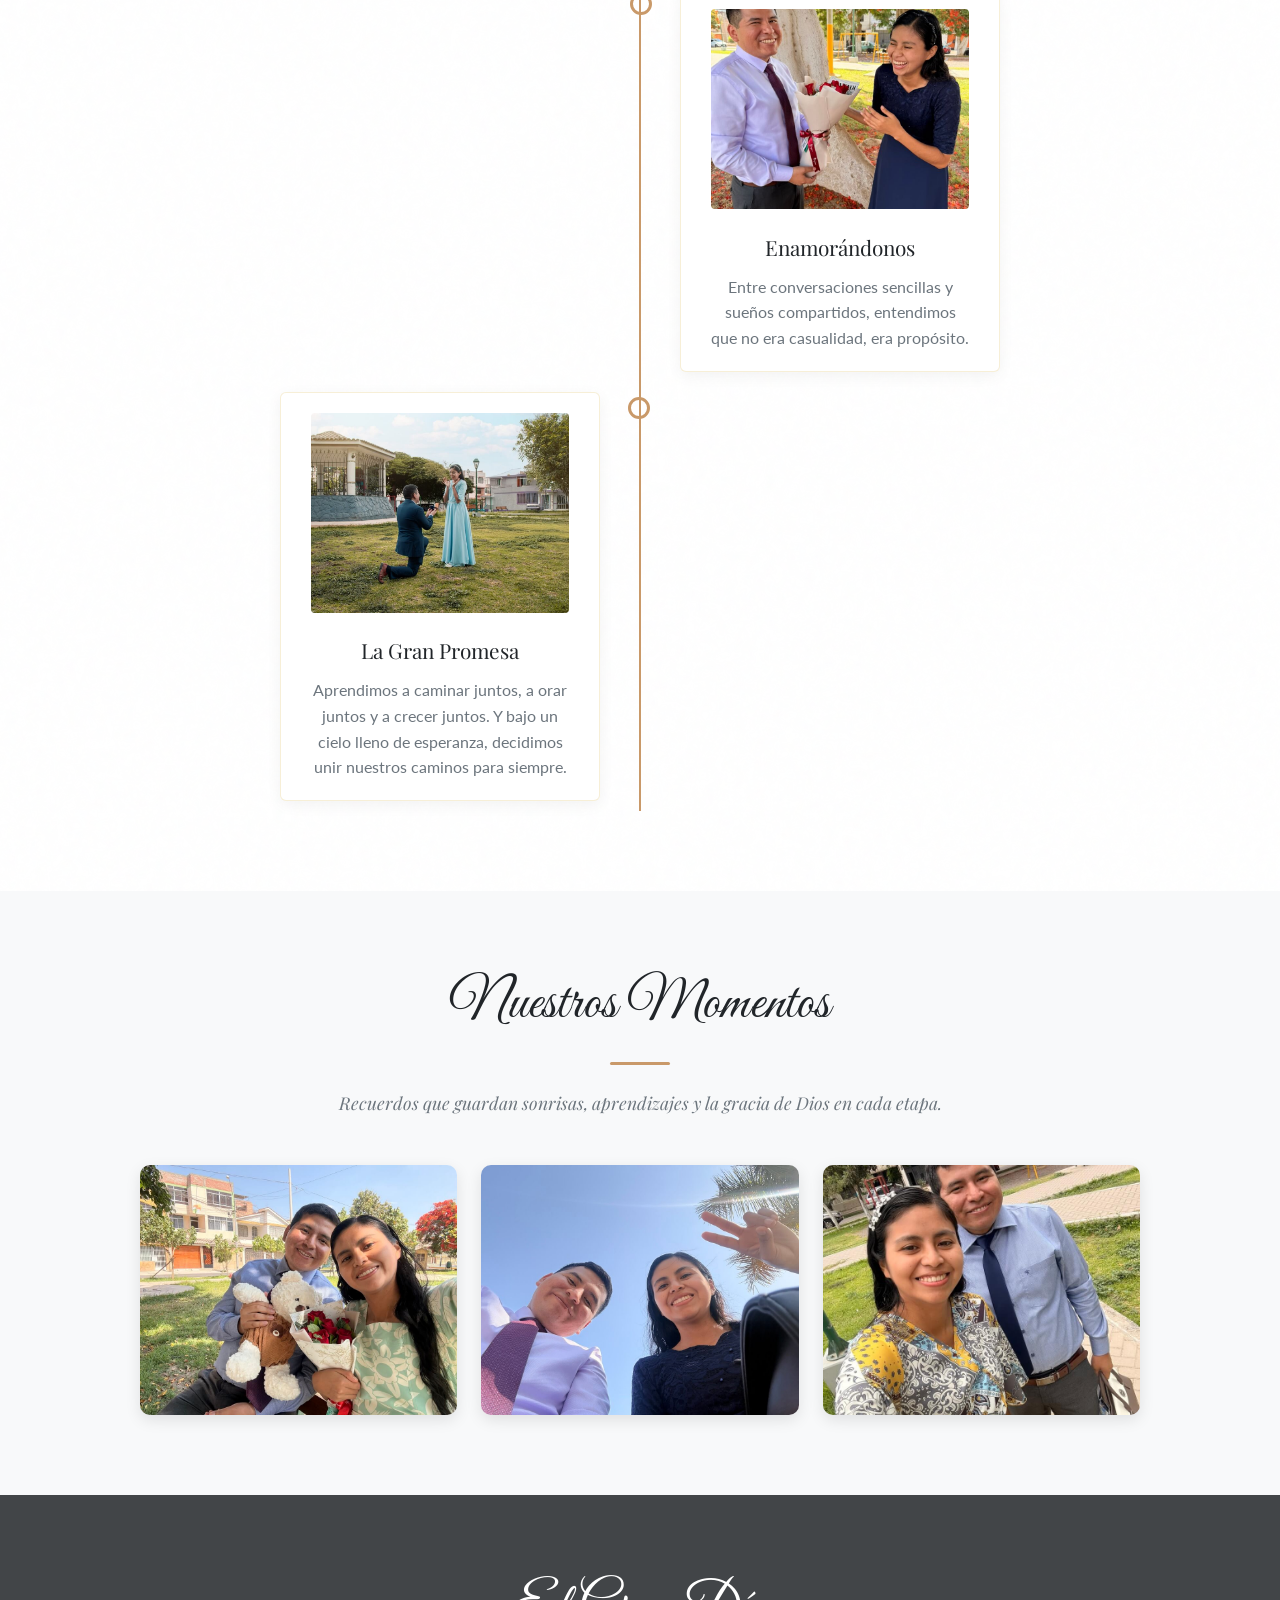
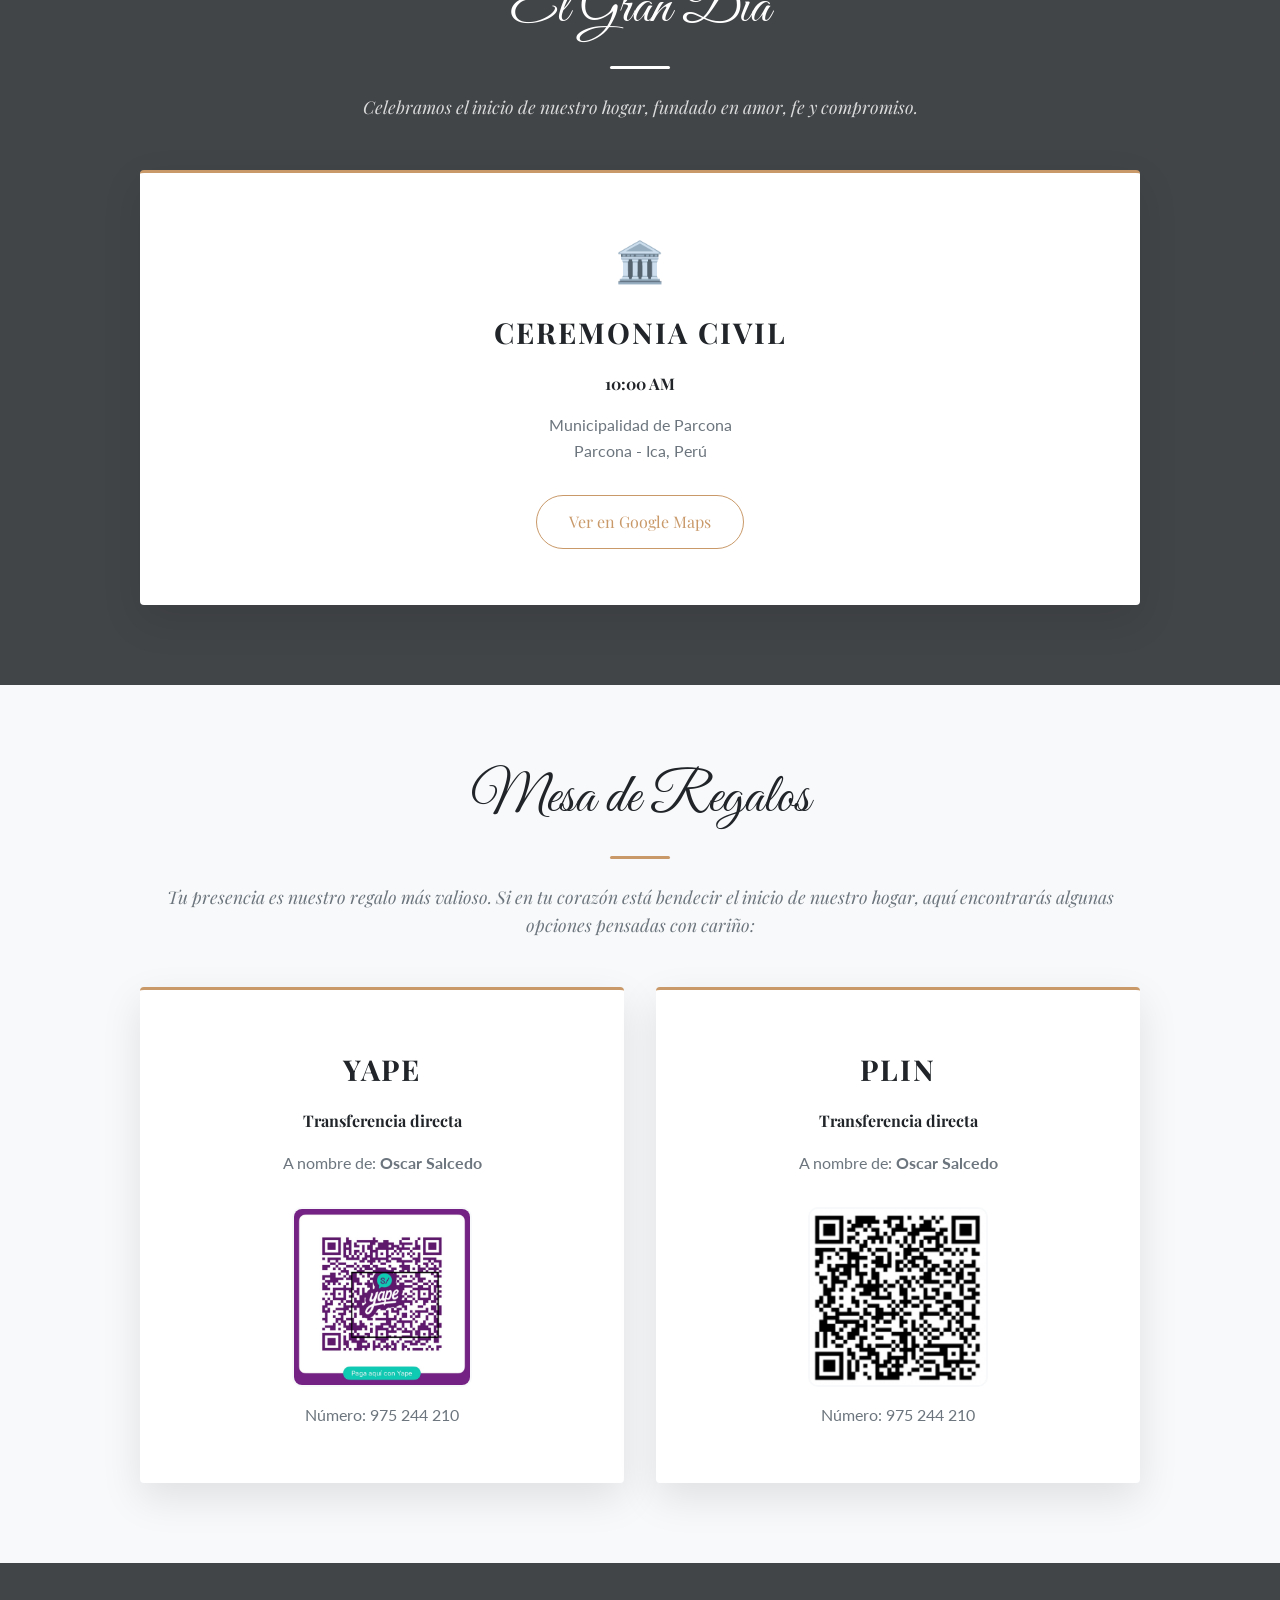
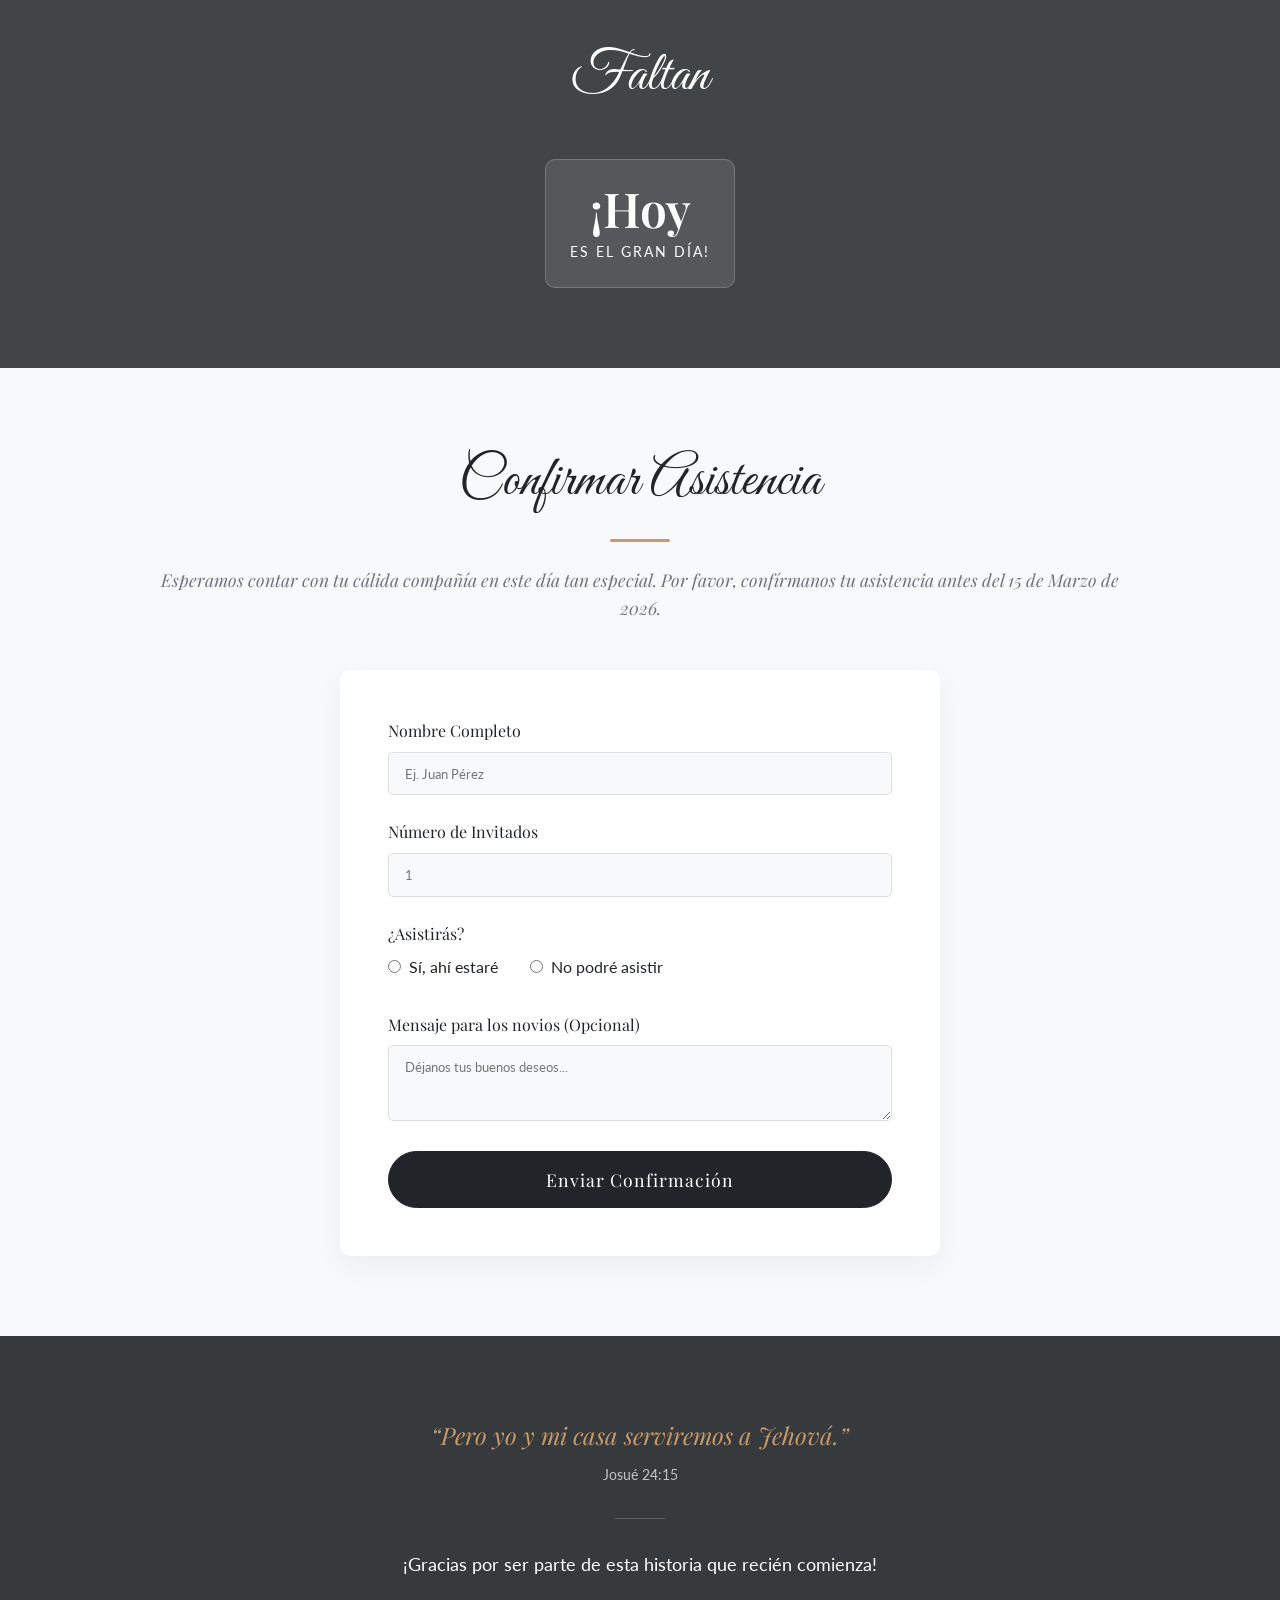
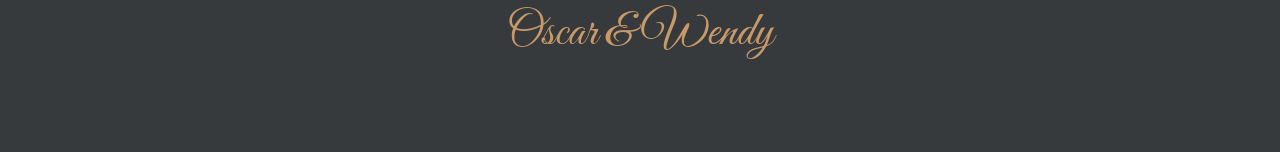
==== commit b6efa82f: "fix: civil" ====
--- a/civil/index.html
+++ b/civil/index.html
@@ -4,15 +4,15 @@
 <head>
     <meta charset="UTF-8">
     <meta name="viewport" content="width=device-width, initial-scale=1.0">
-    <title>Oscar & Wendy - Nos Casamos</title>
+    <title>Oscar & Wendy - Nos Casamos (Civil)</title>
     <!-- Favicon -->
     <link rel="icon"
         href="data:image/svg+xml,<svg xmlns=%22http://www.w3.org/2000/svg%22 viewBox=%220 0 100 100%22><text y=%22.9em%22 font-size=%2290%22>💍</text></svg>">
 
     <!-- Open Graph / WhatsApp Preview -->
-    <meta property="og:title" content="Oscar & Wendy - Nos Casamos">
+    <meta property="og:title" content="Oscar & Wendy - Nos Casamos (Civil)">
     <meta property="og:description" content="Celebramos el inicio de nuestro hogar, fundado en amor, fe y compromiso.">
-    <meta property="og:image" content="https://carosdrean.github.io/wedding/images/hero.jpeg">
+    <meta property="og:image" content="https://carosdrean.github.io/wedding/images/countdown.jpeg">
     <meta property="og:url" content="https://carosdrean.github.io/wedding/civil">
     <meta property="og:type" content="website">
 
@@ -56,10 +56,10 @@
             <div class="hero-inner-card">
                 <div class="decorative-frame"></div>
                 <span class="subtitle">Con la bendición de Dios y nuestras familias</span>
-                <h1 class="title-main">Nos Casamos</h1>
+                <h1 class="title-main">Nos Casamos (Civil)</h1>
                 <div class="dahlia-divider"></div>
                 <h2 class="names">Oscar & Wendy</h2>
-                <p class="date">Viernes, 20 de marzo de 2026</p>
+                <p class="date">Miercoles, 18 de marzo de 2026</p>
                 <a href="#rsvp" class="btn-primary">Confirmar Asistencia</a>
             </div>
         </div>
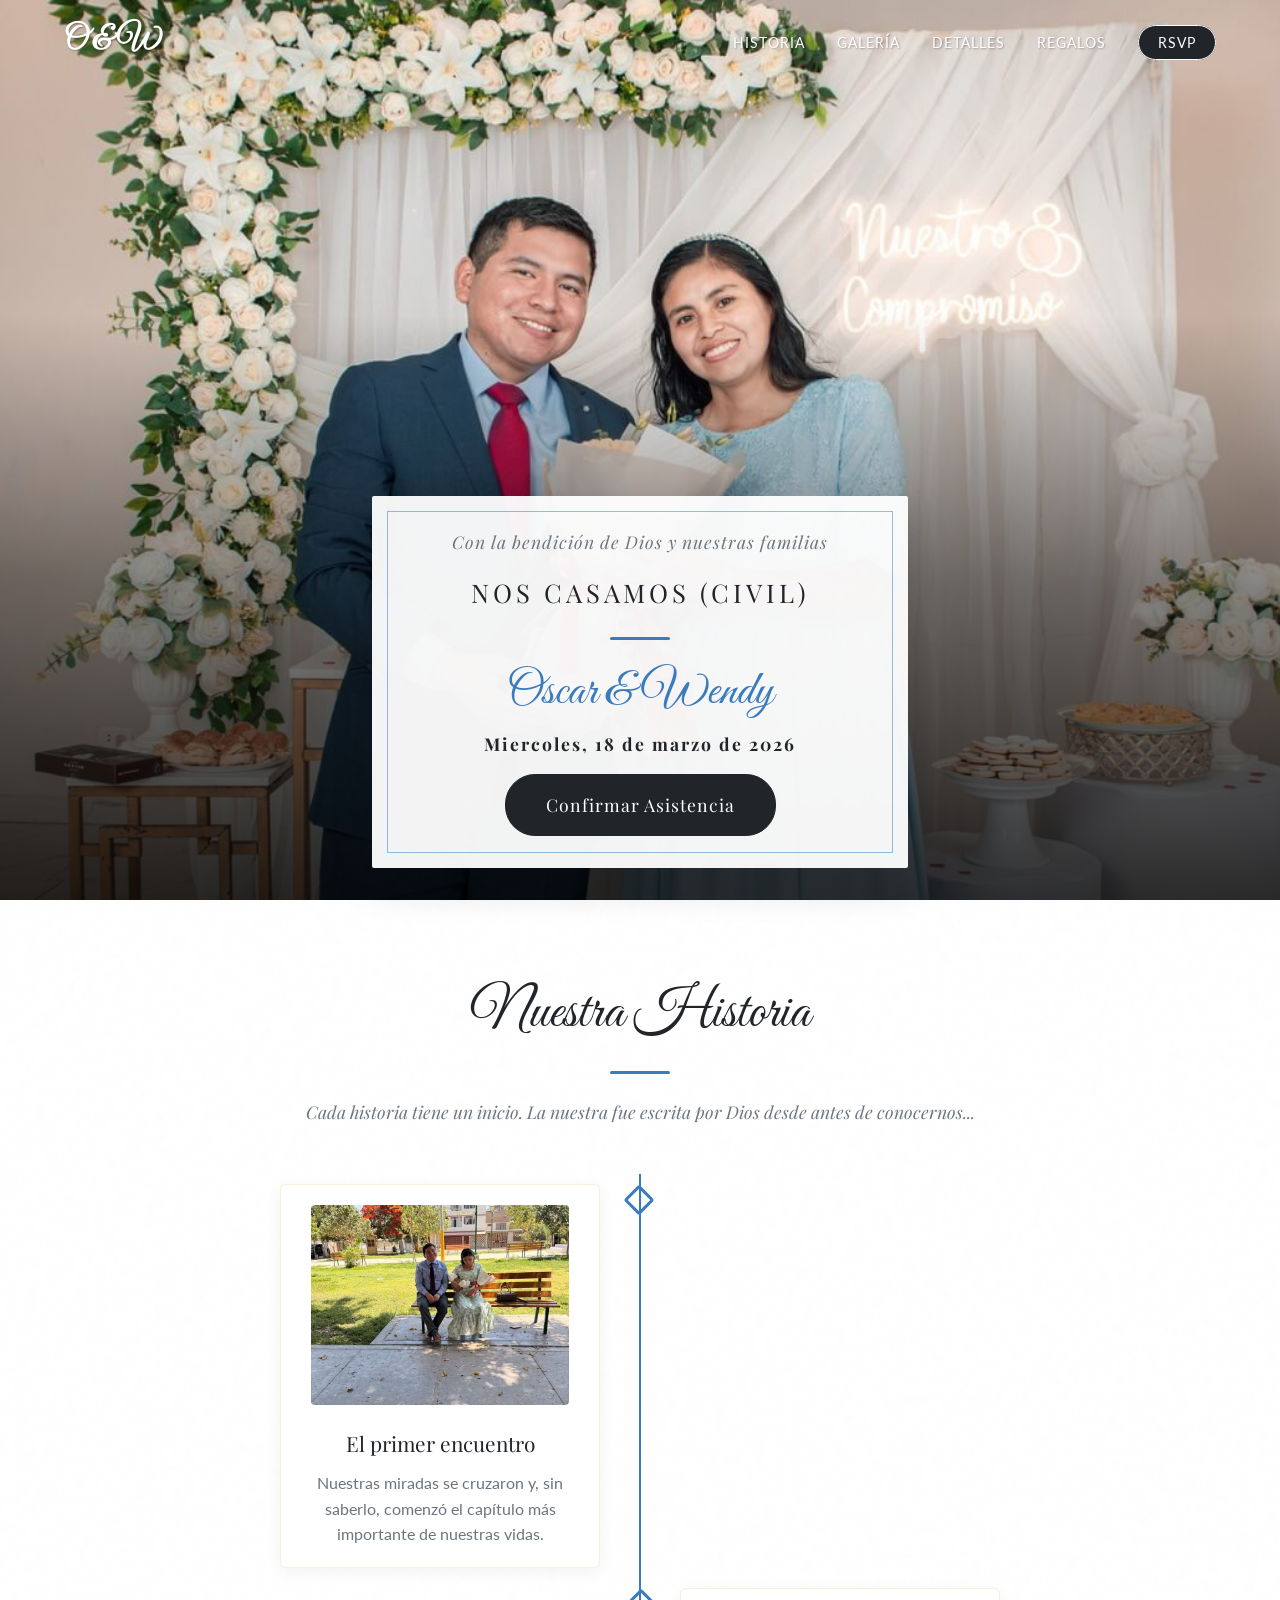
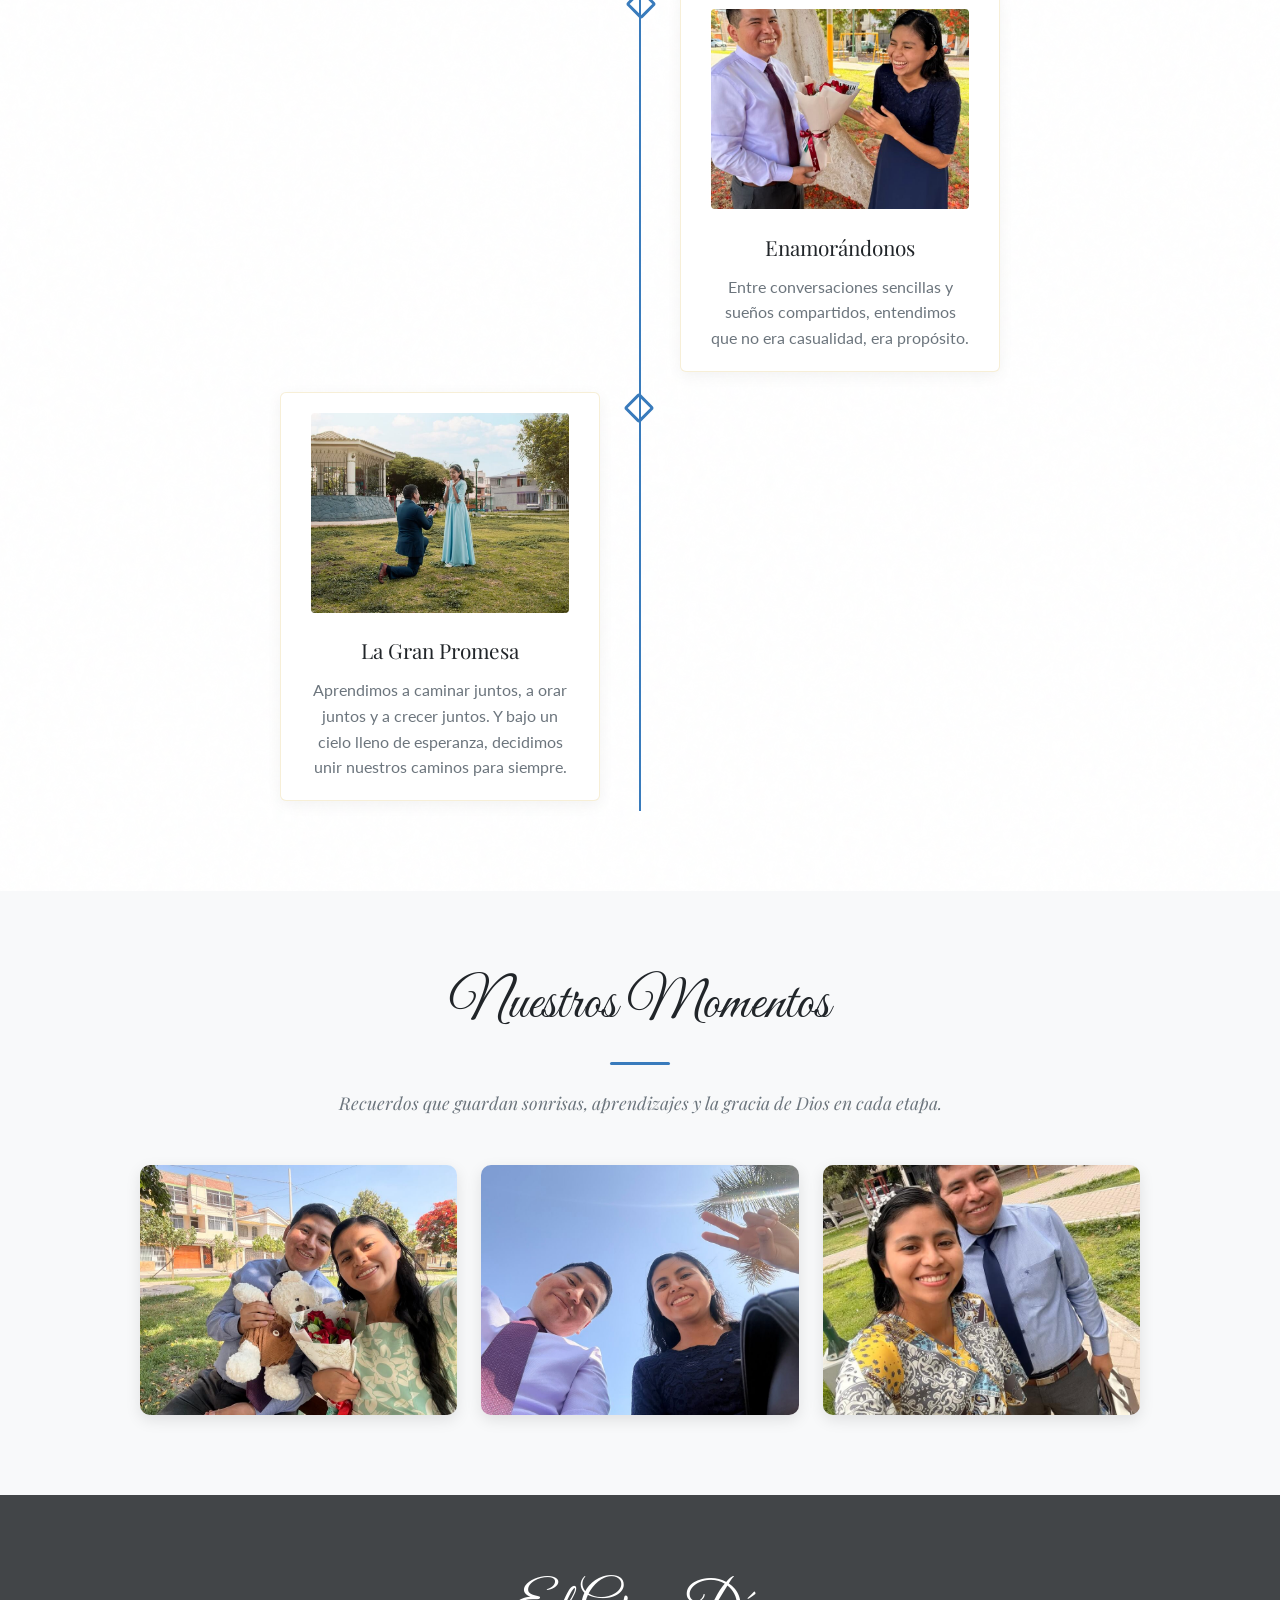
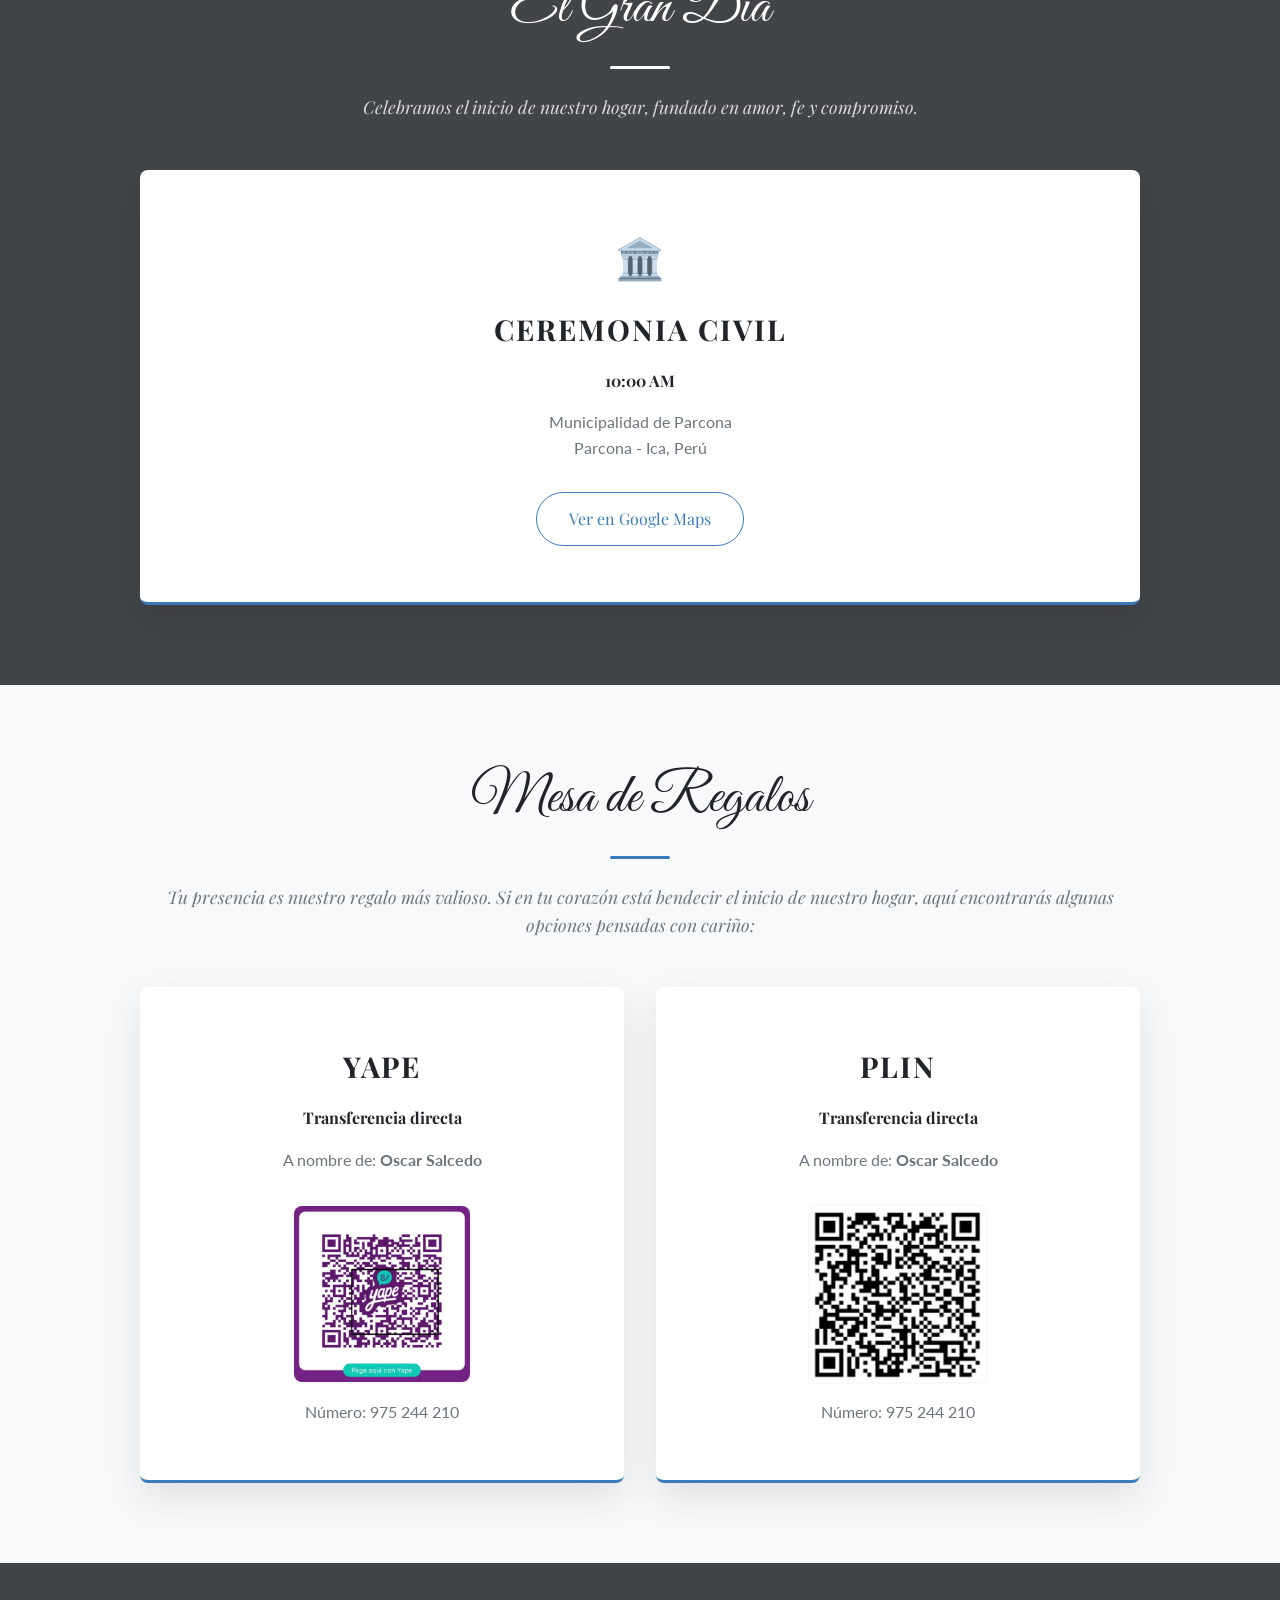
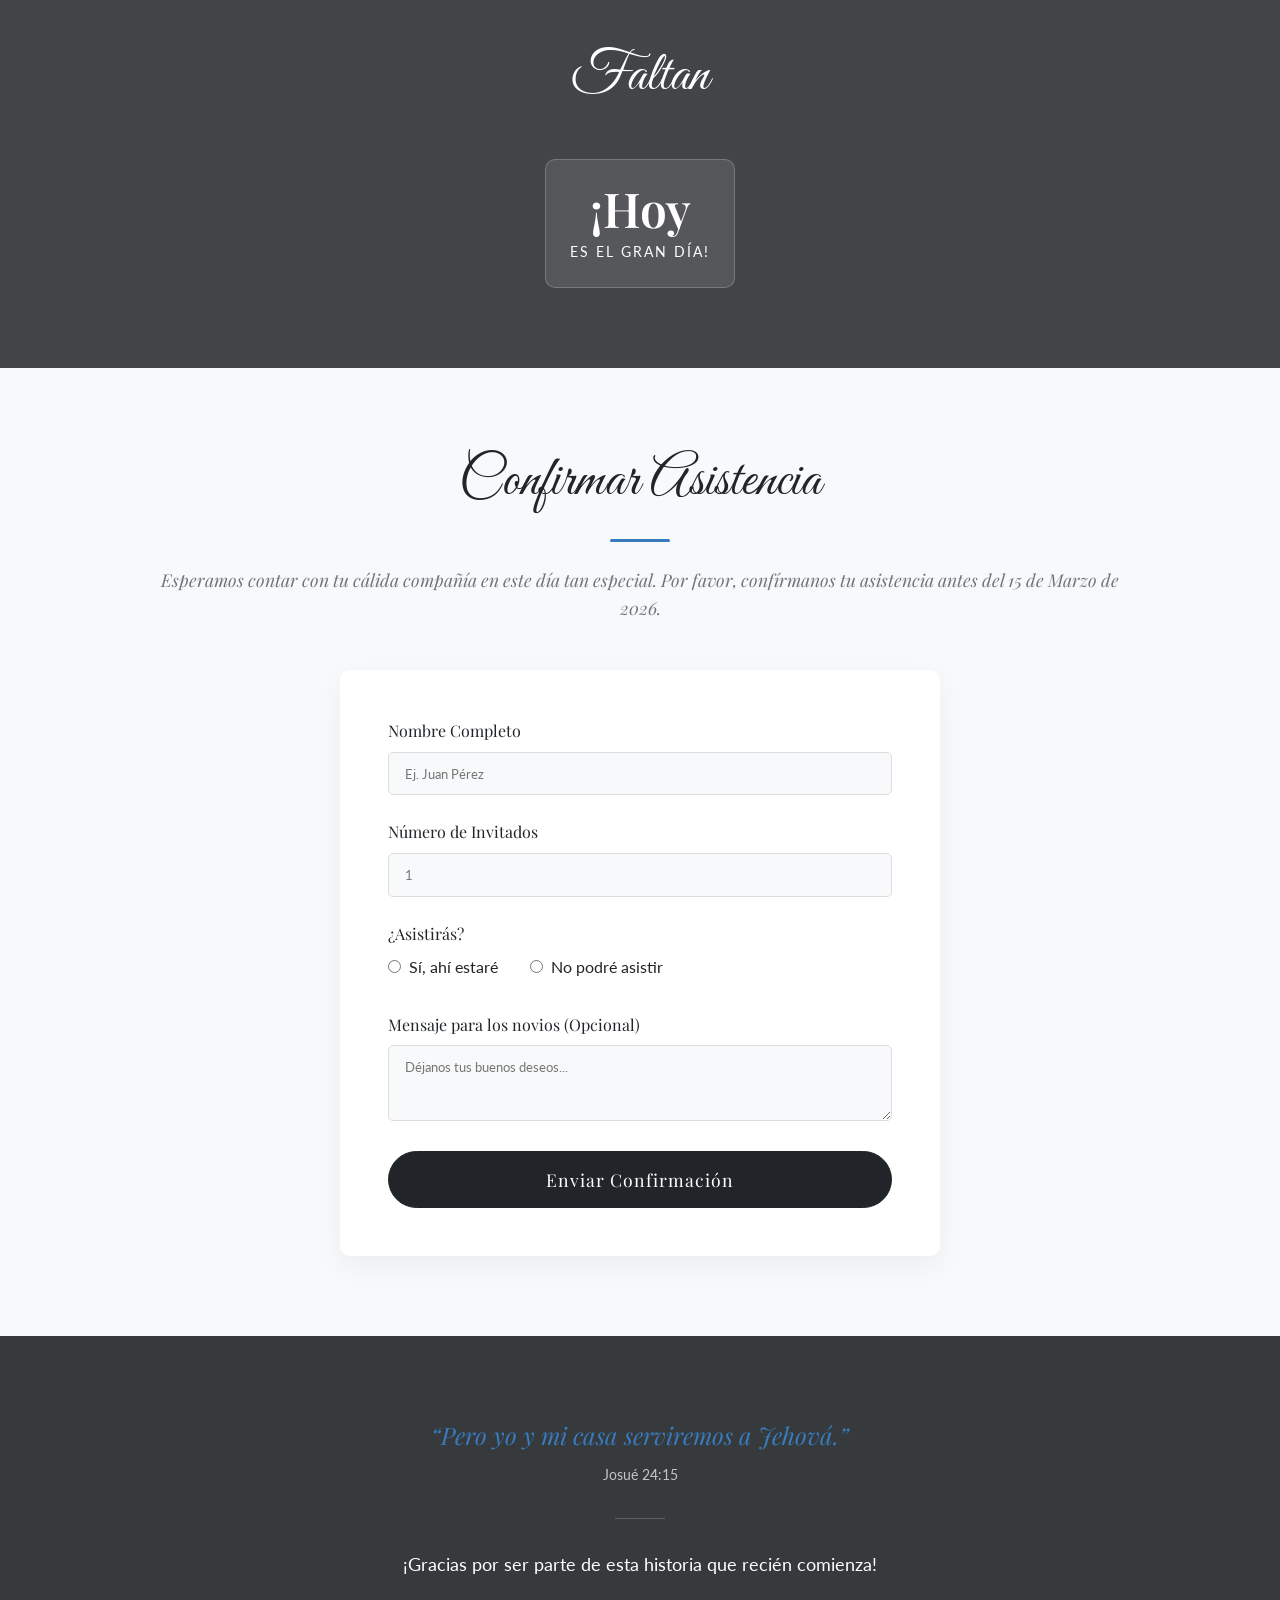
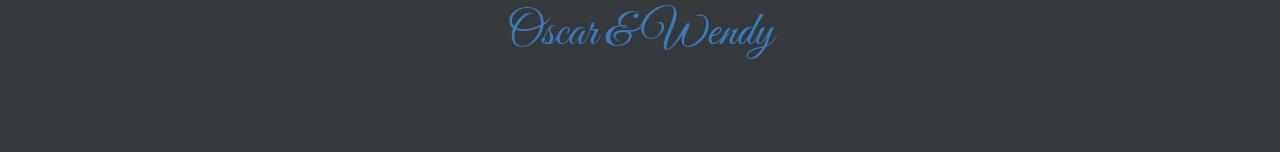
==== commit 0860e821: "fix: civil theme" ====
--- a/civil/index.html
+++ b/civil/index.html
@@ -26,7 +26,7 @@
     <link rel="stylesheet" href="../css/style.css?v=1.6">
 </head>
 
-<body>
+<body class="theme-civil">
 
     <!-- Navegación -->
     <nav class="navbar">
--- a/css/style.css
+++ b/css/style.css
@@ -22,6 +22,32 @@
     --transition: all 0.4s ease;
 }
 
+/* Theme Civil Overrides */
+body.theme-civil {
+    --color-primary: #397bbc;
+    /* Vibrant Rose / Mauve */
+    --color-primary-hover: #2a5787;
+}
+
+body.theme-civil .hero-inner-card {
+    border-radius: 2px;
+}
+
+body.theme-civil .decorative-frame {
+    border-radius: 0;
+}
+
+body.theme-civil .card {
+    border-top: none;
+    border-bottom: 3px solid var(--color-primary);
+    border-radius: 8px;
+}
+
+body.theme-civil .timeline-item::after {
+    border-radius: 3px;
+    transform: rotate(45deg);
+}
+
 /* Reset & Base Styles */
 * {
     margin: 0;
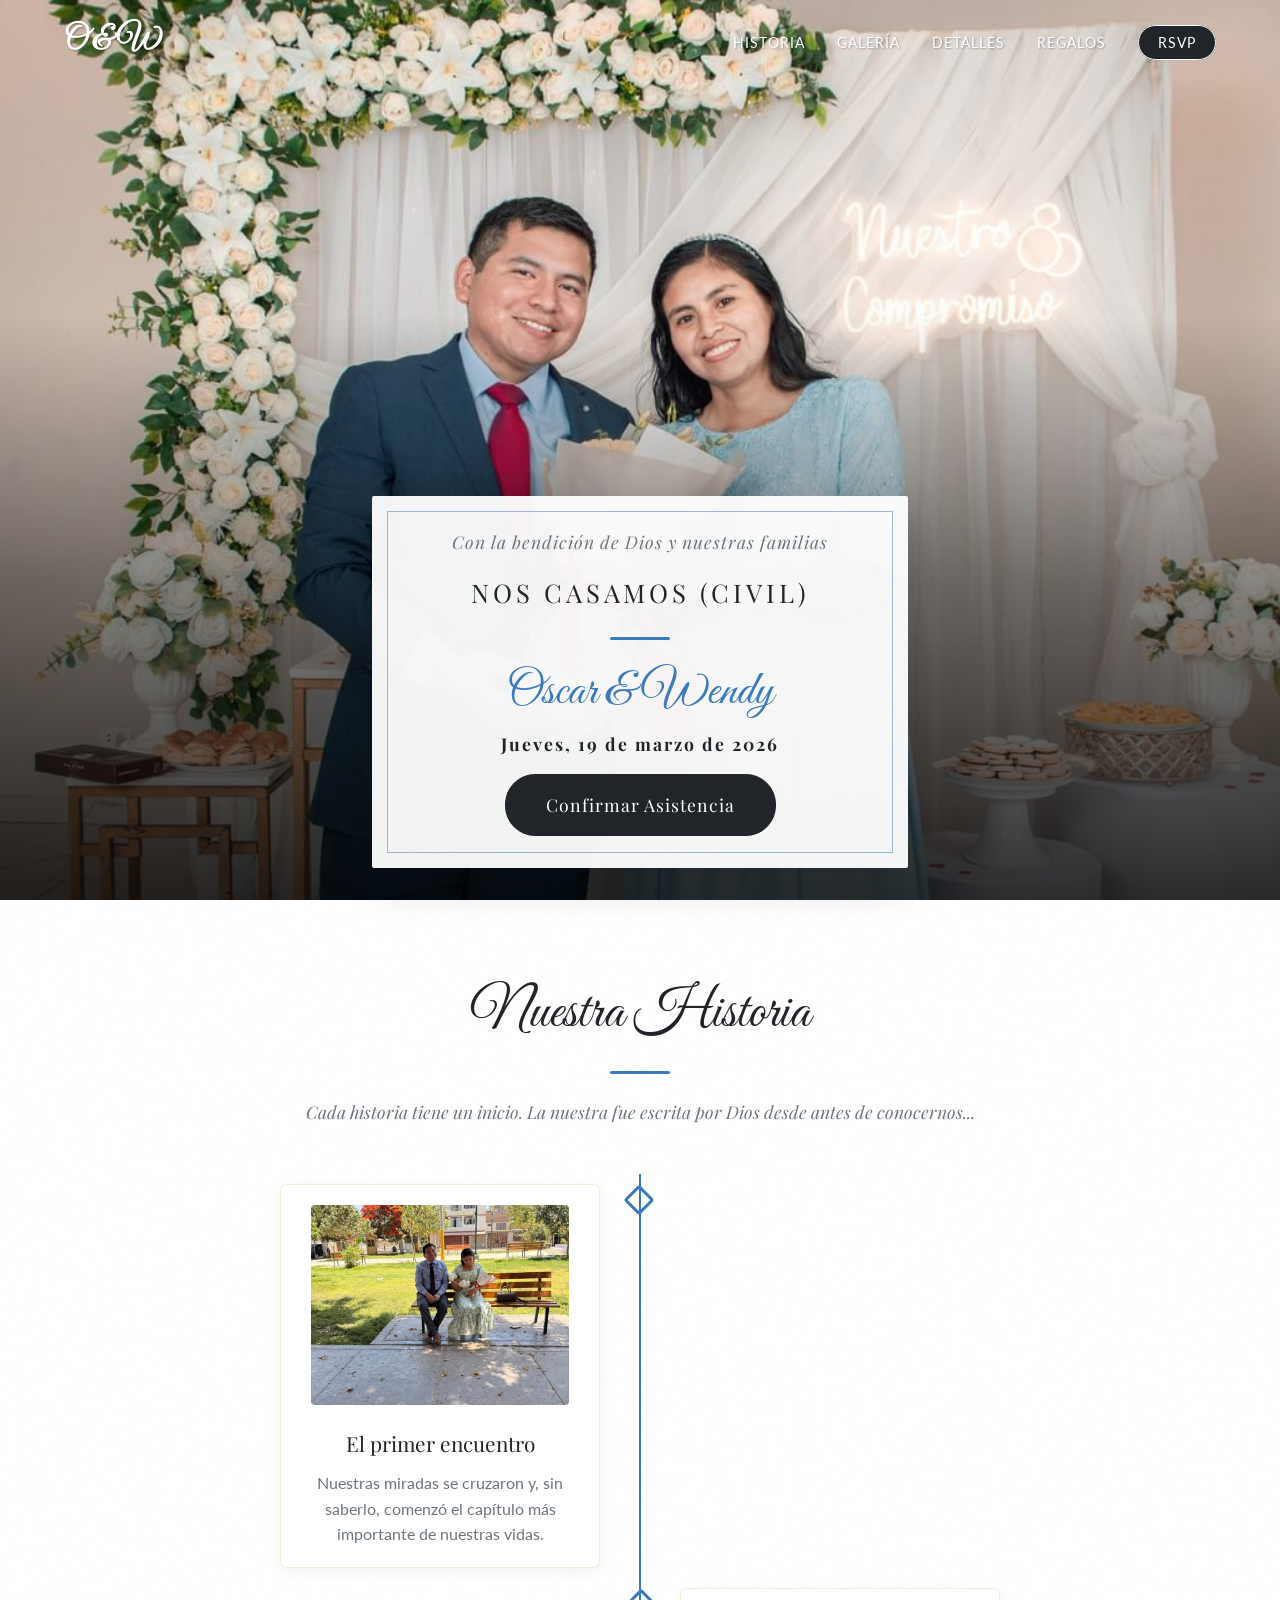
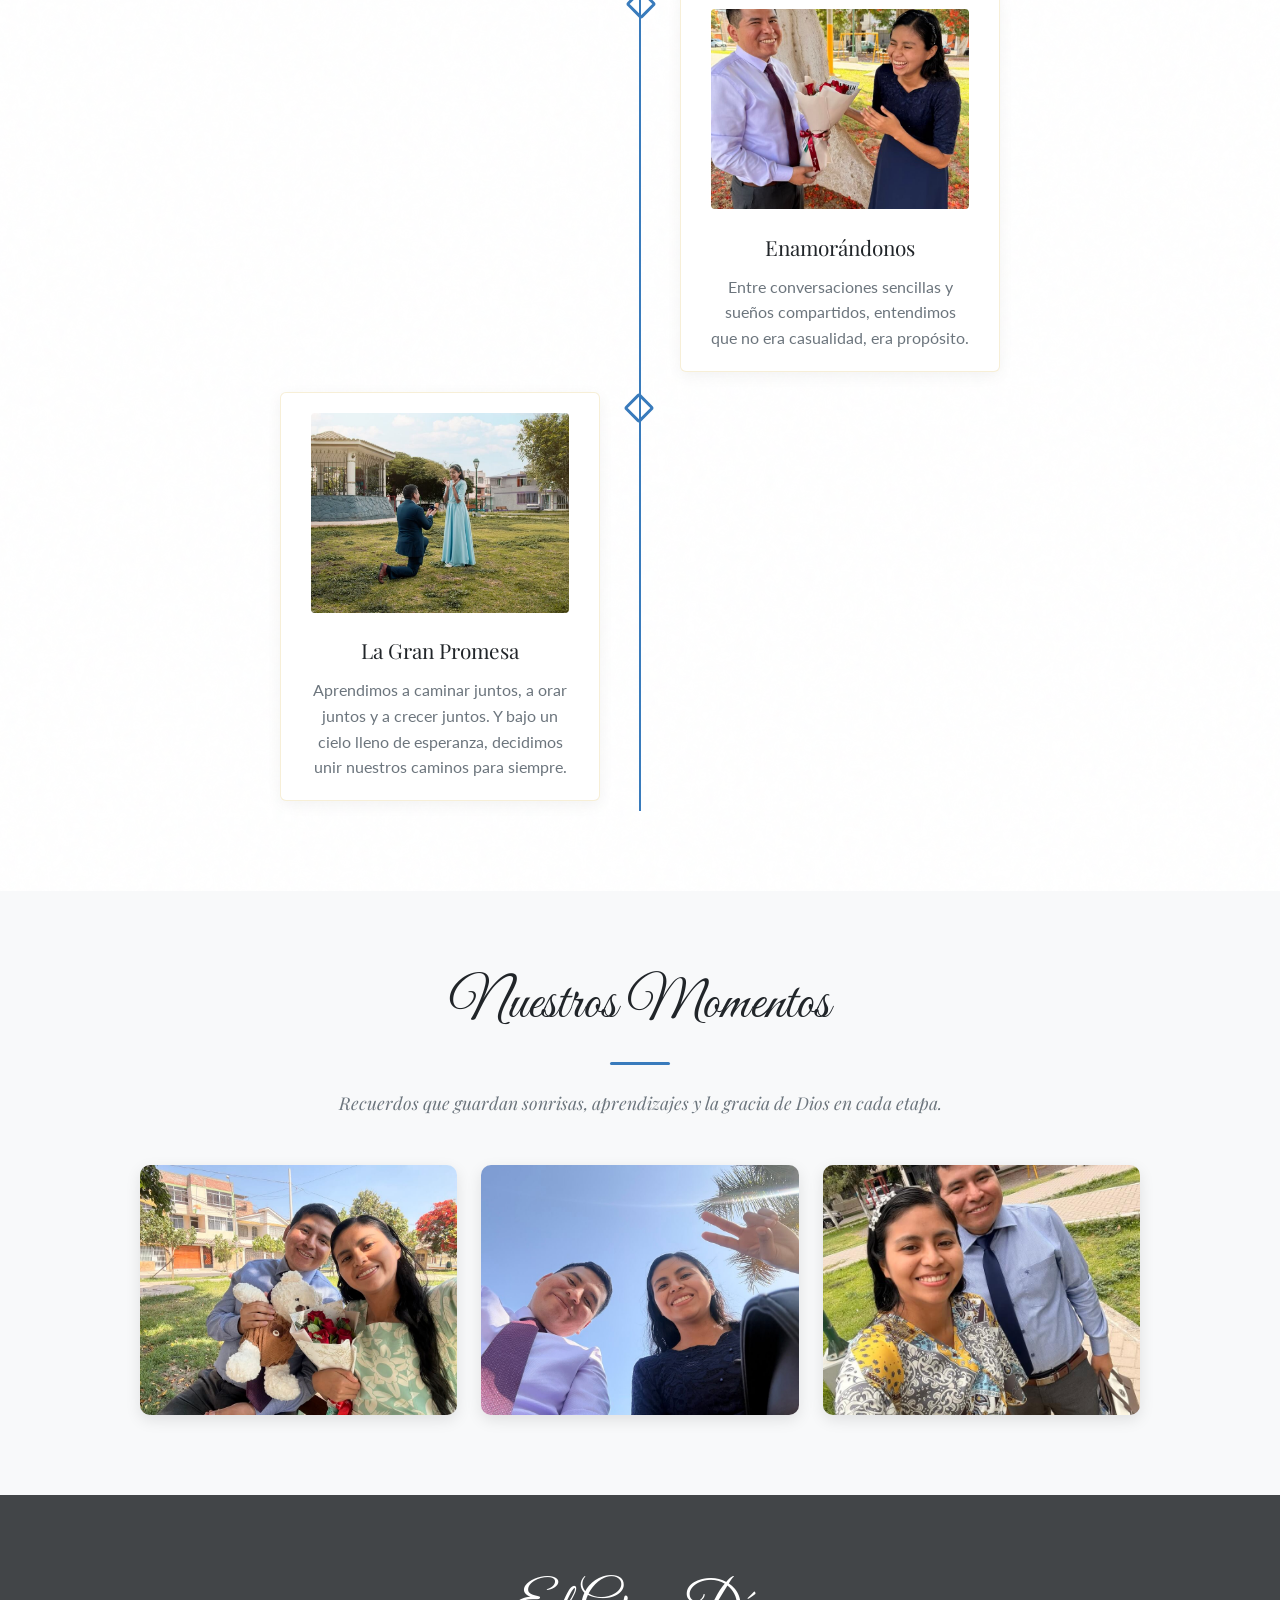
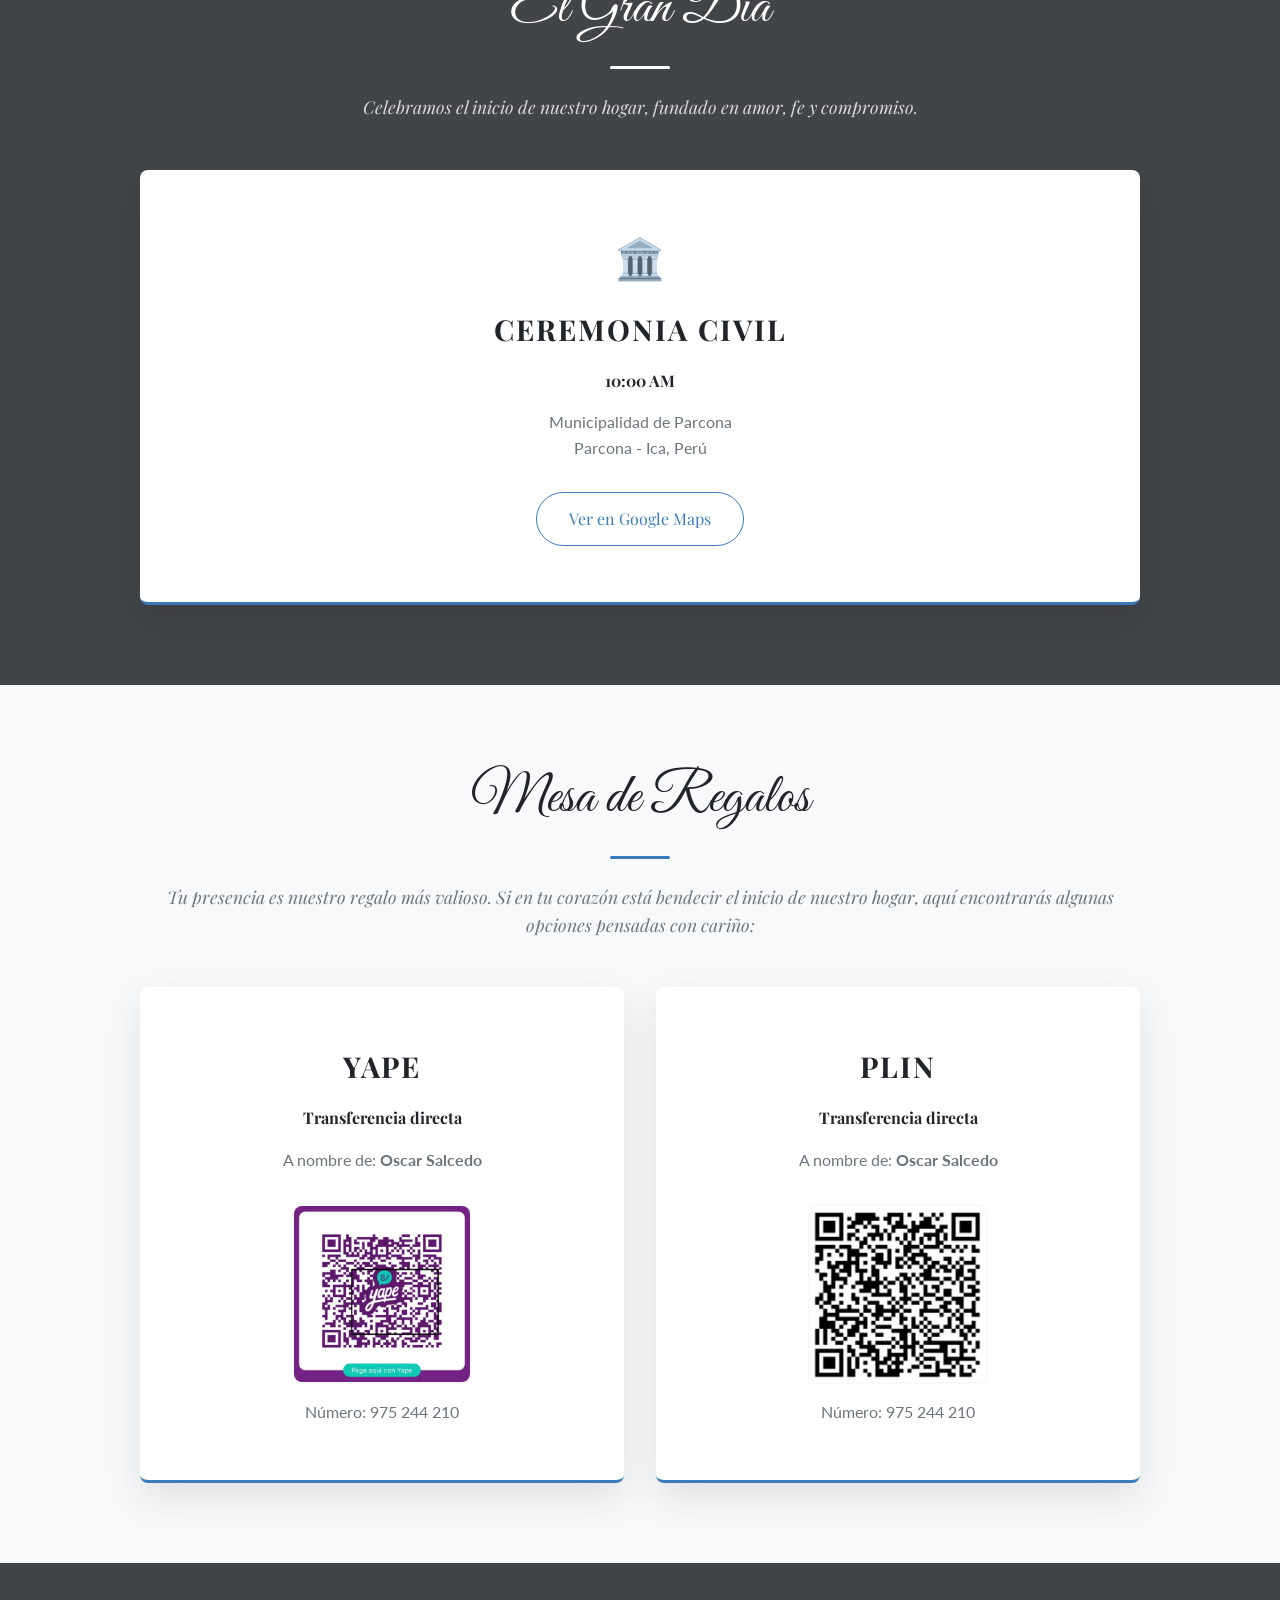
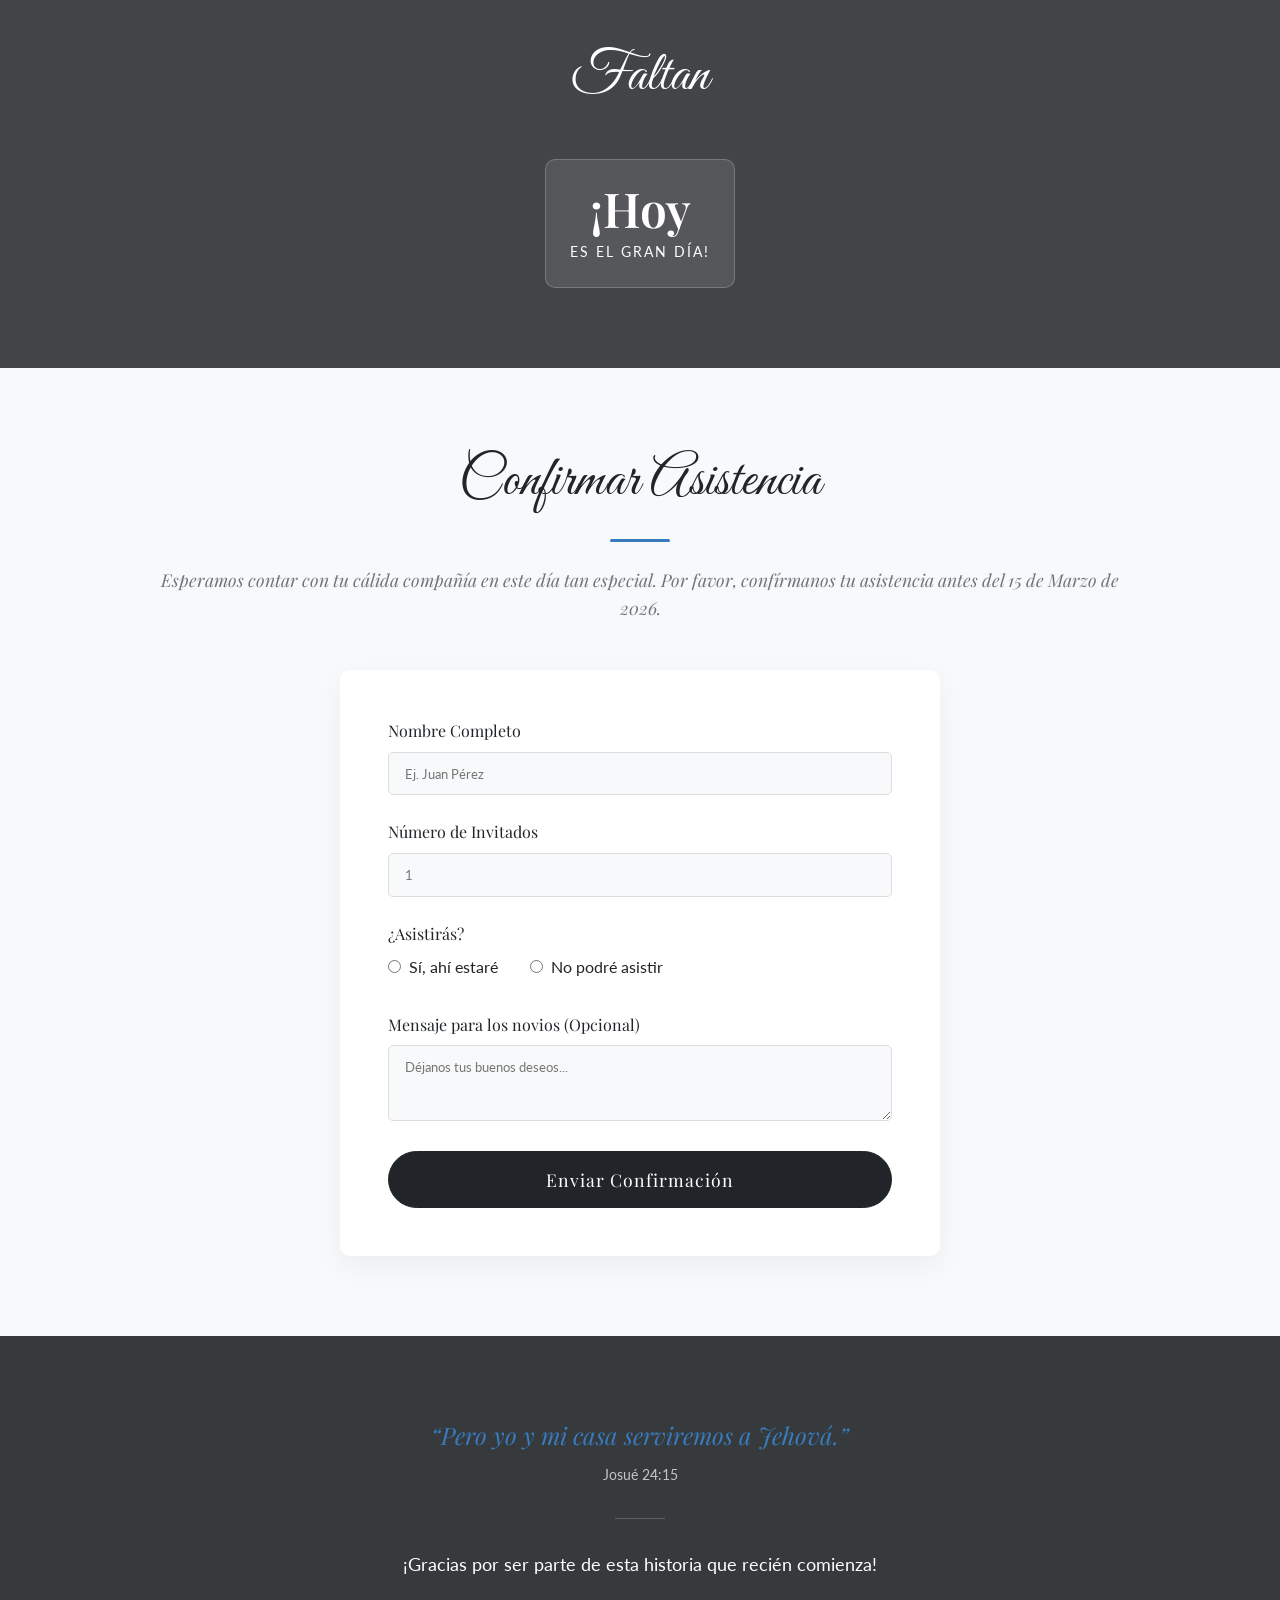
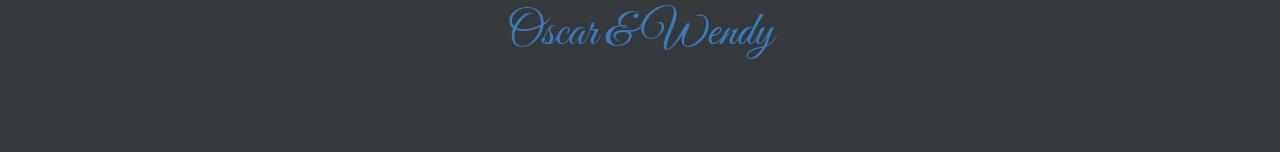
==== commit 076be81e: "fix: civil day" ====
--- a/civil/index.html
+++ b/civil/index.html
@@ -23,7 +23,7 @@
     <link
         href="https://fonts.googleapis.com/css2?family=Great+Vibes&family=Playfair+Display:ital,wght@0,400;0,600;1,400&family=Lato:wght@300;400&display=swap"
         rel="stylesheet">
-    <link rel="stylesheet" href="../css/style.css?v=1.6">
+    <link rel="stylesheet" href="../css/style.css?v=1.7">
 </head>
 
 <body class="theme-civil">
@@ -59,7 +59,7 @@
                 <h1 class="title-main">Nos Casamos (Civil)</h1>
                 <div class="dahlia-divider"></div>
                 <h2 class="names">Oscar & Wendy</h2>
-                <p class="date">Miercoles, 18 de marzo de 2026</p>
+                <p class="date">Jueves, 19 de marzo de 2026</p>
                 <a href="#rsvp" class="btn-primary">Confirmar Asistencia</a>
             </div>
         </div>
@@ -187,7 +187,7 @@
         <div class="countdown-bg"></div>
         <div class="container fade-in position-relative">
             <h2 class="section-title text-white">Faltan</h2>
-            <div class="timer" id="timer" data-date="March 18, 2026 10:00:00">
+            <div class="timer" id="timer" data-date="March 19, 2026 10:00:00">
                 <div class="time-box">
                     <span class="number" id="days">00</span>
                     <span class="label">Días</span>
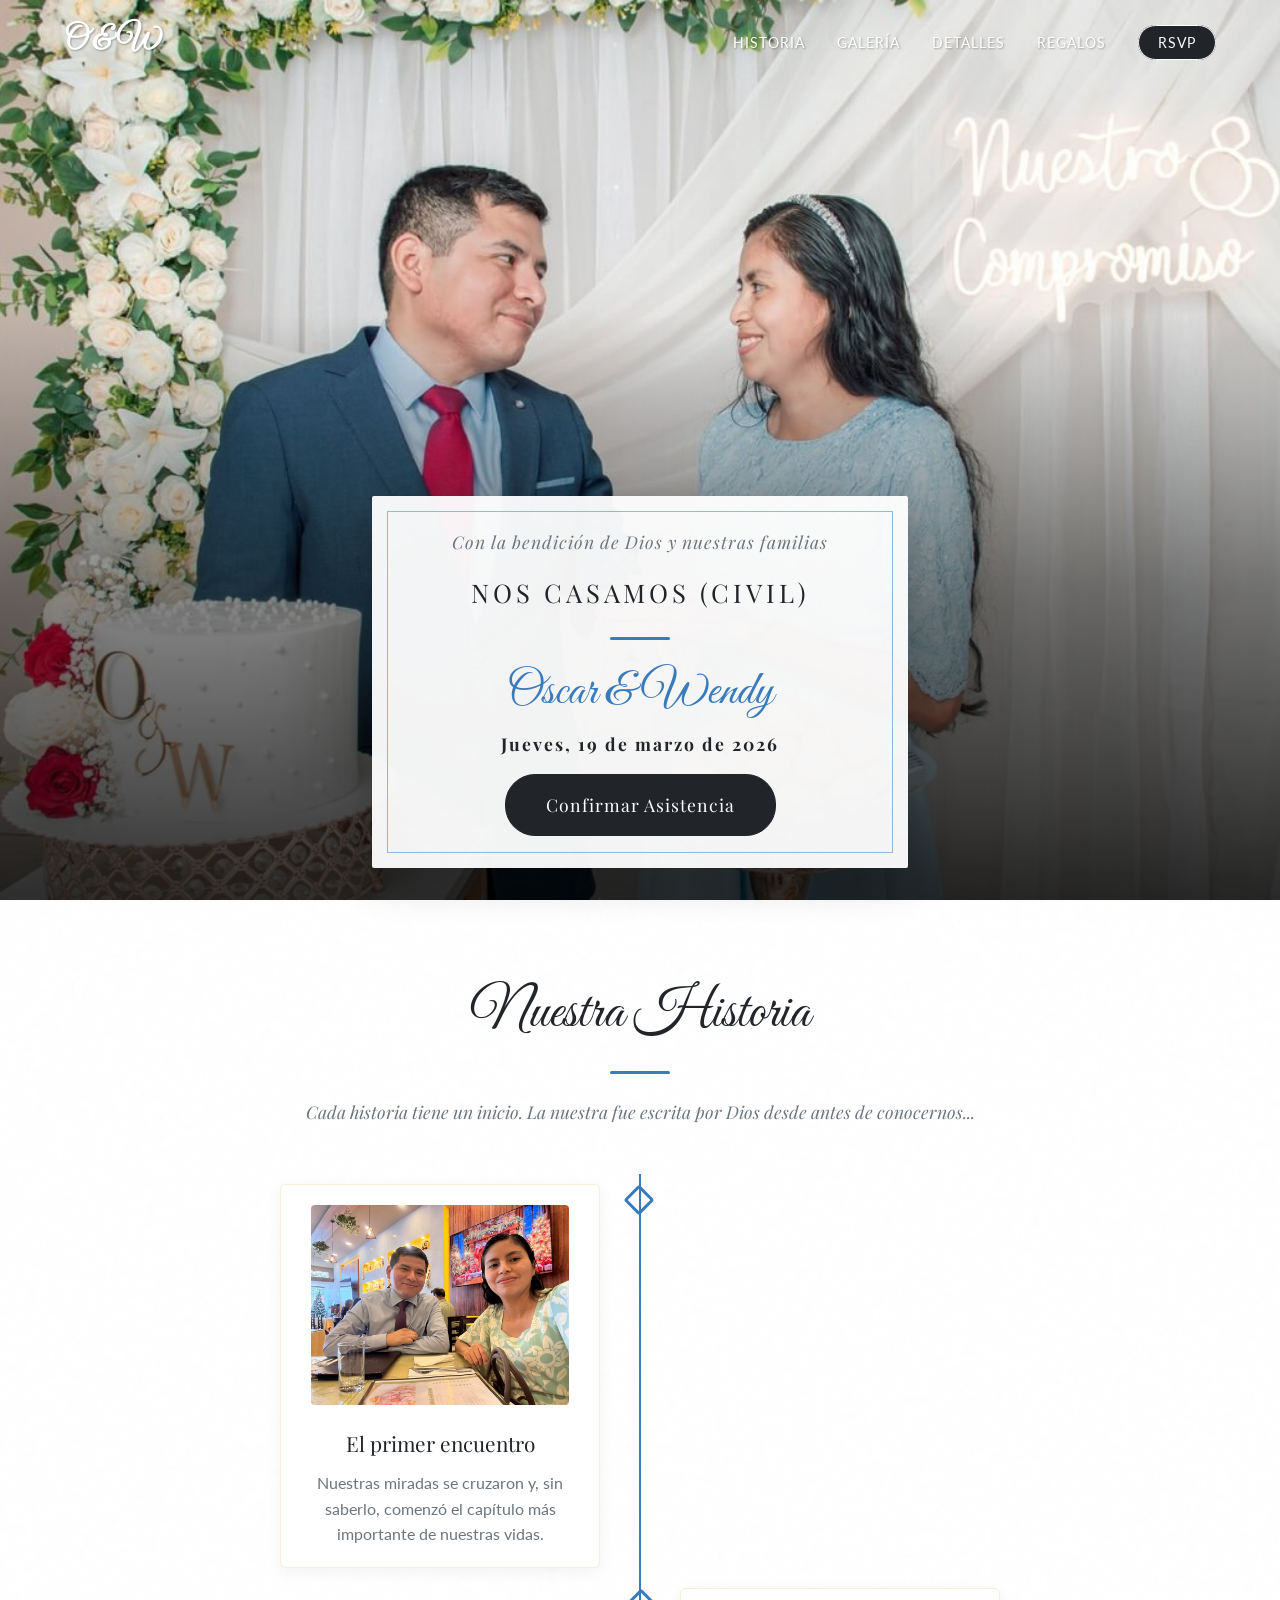
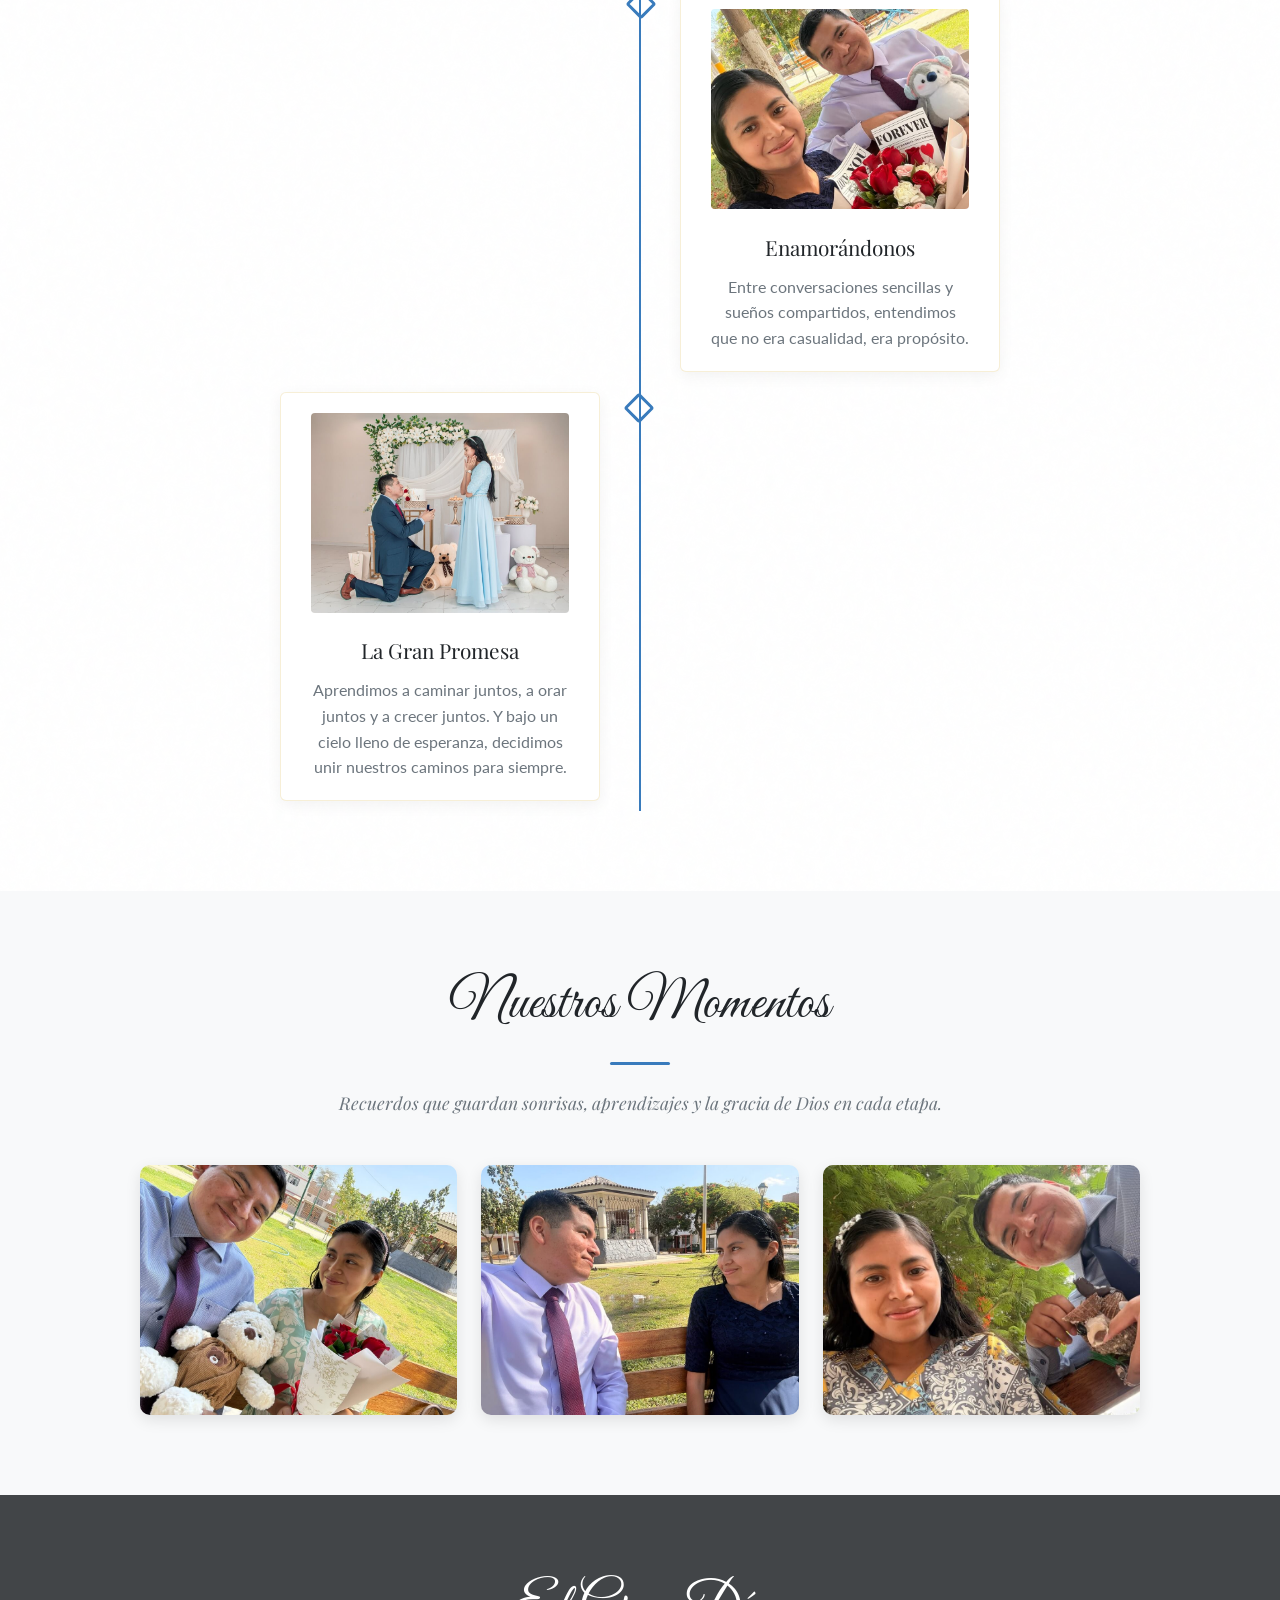
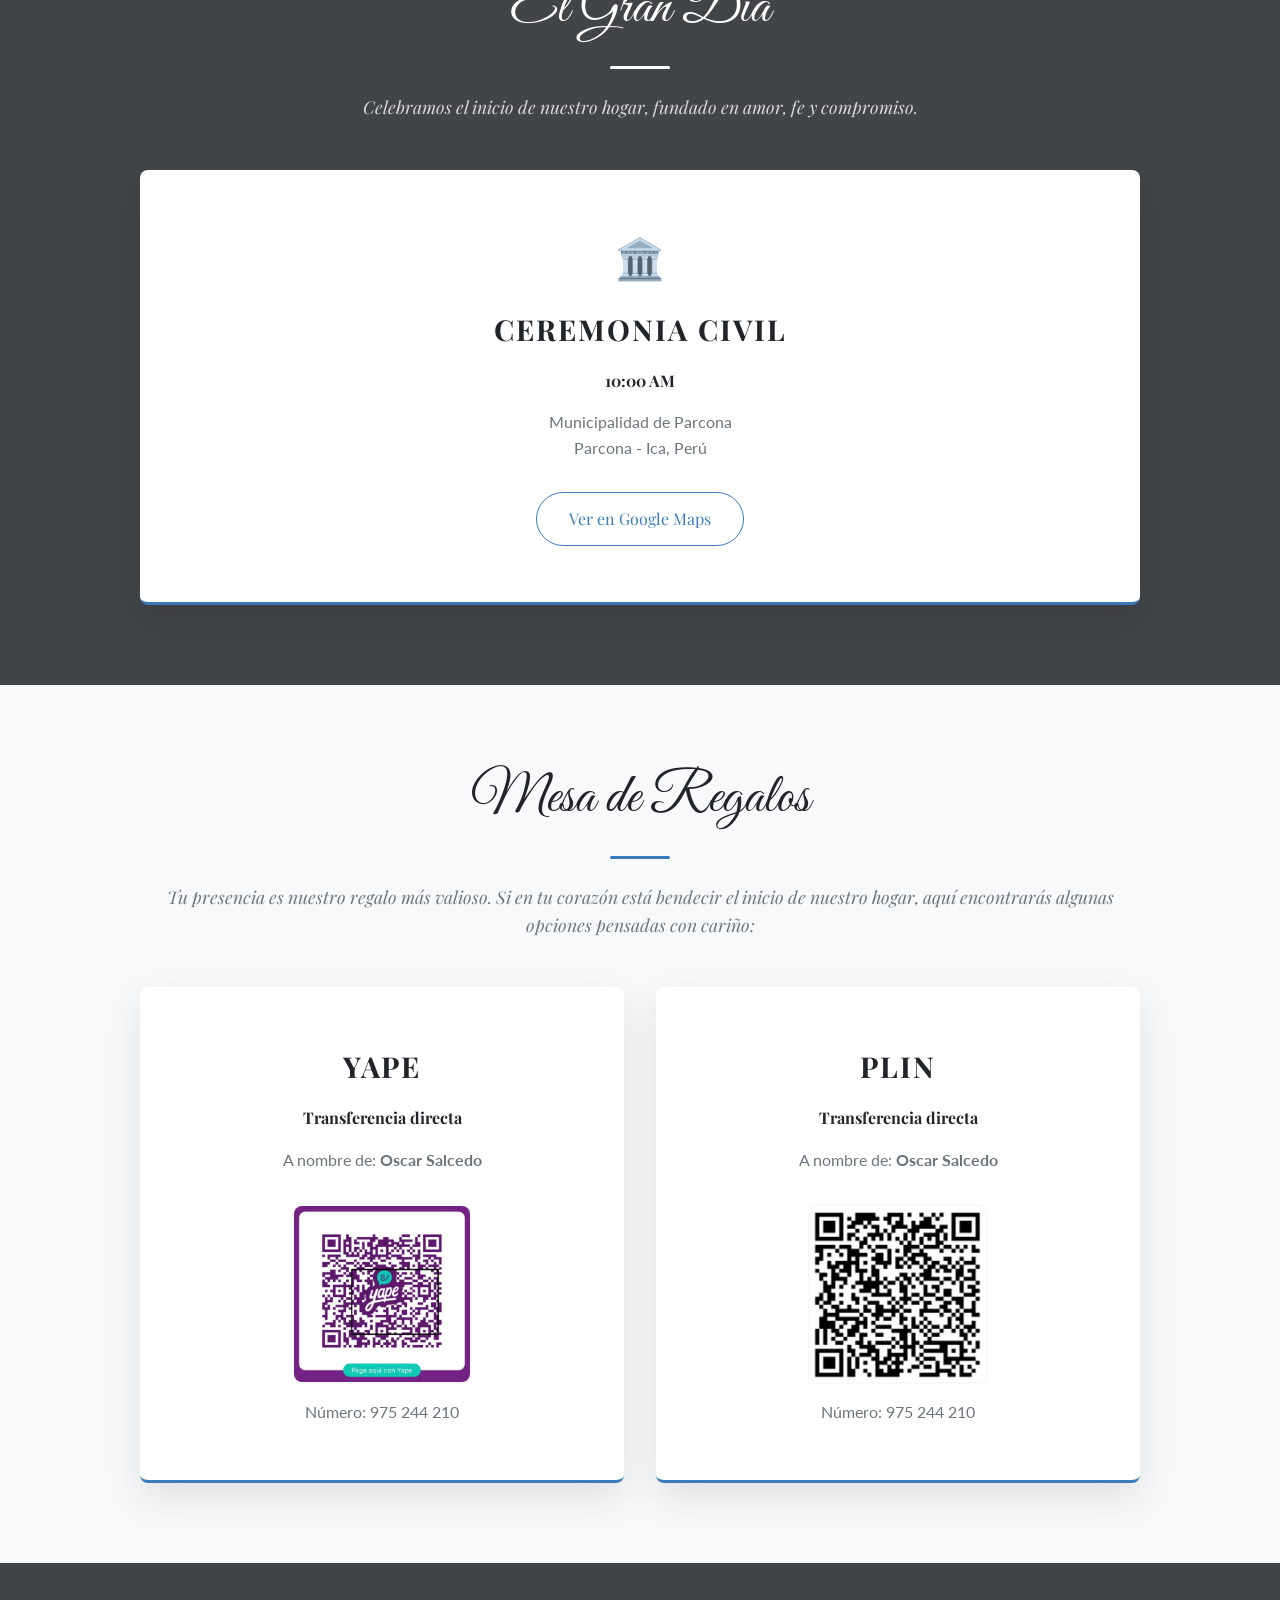
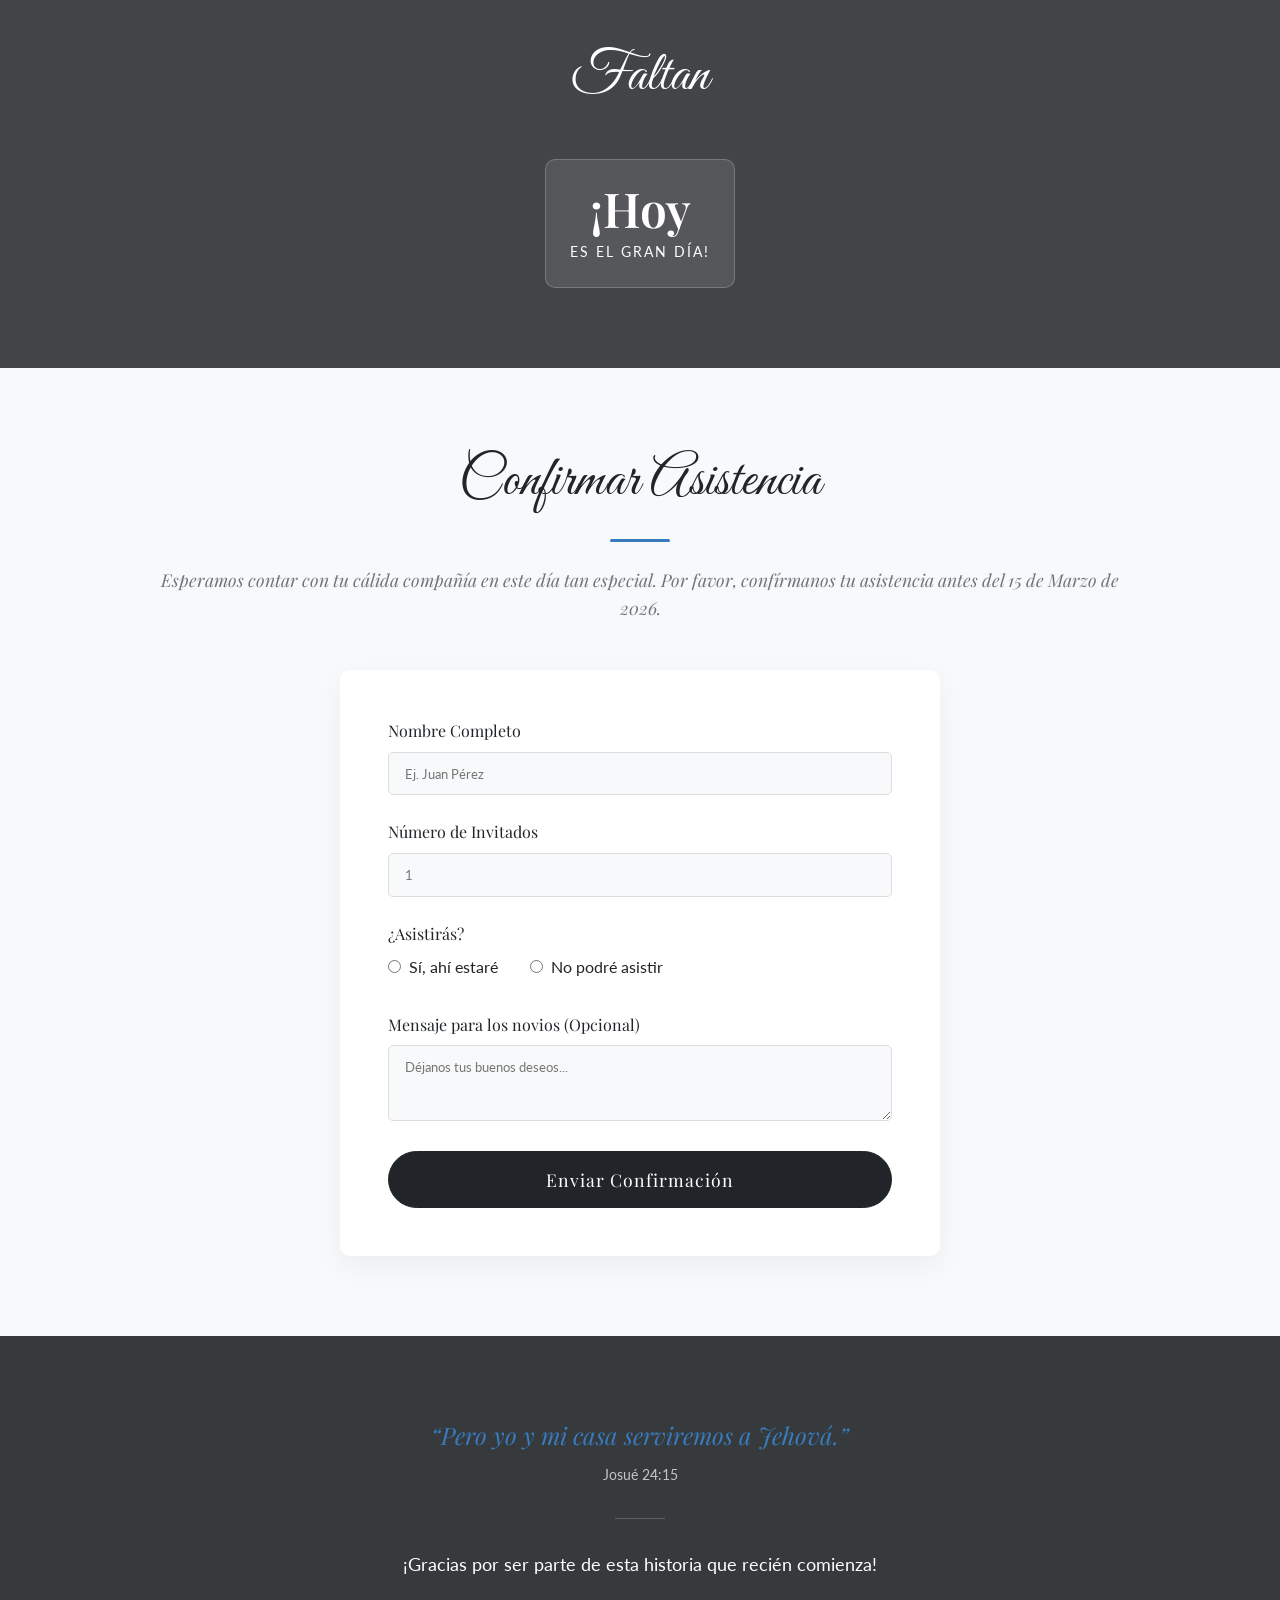
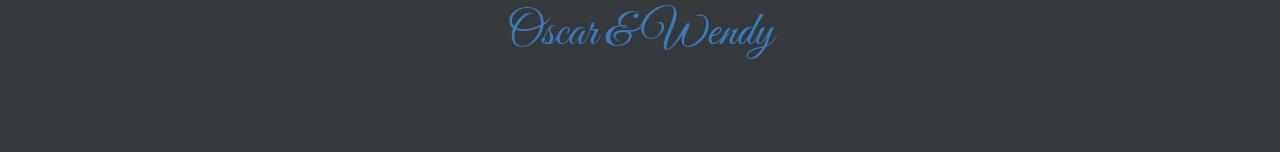
==== commit e0b4fbc0: "fix: images civil" ====
--- a/civil/index.html
+++ b/civil/index.html
@@ -76,7 +76,8 @@
             <div class="timeline">
                 <div class="timeline-item left reveal">
                     <div class="timeline-content">
-                        <img src="../images/timeline1.jpeg" loading="lazy" alt="Nos conocimos" class="timeline-img">
+                        <img src="../images/civil-timeline1.jpeg" loading="lazy" alt="Nos conocimos"
+                            class="timeline-img">
                         <h3>El primer encuentro</h3>
                         <p>Nuestras miradas se cruzaron y, sin saberlo, comenzó el capítulo más importante de nuestras
                             vidas.</p>
@@ -84,7 +85,8 @@
                 </div>
                 <div class="timeline-item right reveal">
                     <div class="timeline-content">
-                        <img src="../images/timeline2.jpeg" loading="lazy" alt="Nos enamoramos" class="timeline-img">
+                        <img src="../images/civil-timeline2.jpeg" loading="lazy" alt="Nos enamoramos"
+                            class="timeline-img">
                         <h3>Enamorándonos</h3>
                         <p>Entre conversaciones sencillas y sueños compartidos, entendimos que no era casualidad, era
                             propósito.</p>
@@ -92,7 +94,8 @@
                 </div>
                 <div class="timeline-item left reveal">
                     <div class="timeline-content">
-                        <img src="../images/timeline3.jpeg" loading="lazy" alt="Nos comprometimos" class="timeline-img">
+                        <img src="../images/civil-timeline3.jpeg" loading="lazy" alt="Nos comprometimos"
+                            class="timeline-img">
                         <h3>La Gran Promesa</h3>
                         <p>Aprendimos a caminar juntos, a orar juntos y a crecer juntos. Y bajo un cielo lleno de
                             esperanza, decidimos unir nuestros caminos para siempre.</p>
@@ -110,11 +113,14 @@
             <p class="section-subtitle">Recuerdos que guardan sonrisas, aprendizajes y la gracia de Dios en cada etapa.
             </p>
             <div class="gallery-grid">
-                <div class="gallery-item reveal"><img src="../images/galery1.jpeg" loading="lazy" alt="Parejas foto 1">
-                </div>
-                <div class="gallery-item reveal"><img src="../images/galery2.jpeg" loading="lazy" alt="Parejas foto 3">
-                </div>
-                <div class="gallery-item reveal"><img src="../images/galery3.jpeg" loading="lazy" alt="Parejas foto 4">
+                <div class="gallery-item reveal"><img src="../images/civil-galery1.jpeg" loading="lazy"
+                        alt="Parejas foto 1">
+                </div>
+                <div class="gallery-item reveal"><img src="../images/civil-galery2.jpeg" loading="lazy"
+                        alt="Parejas foto 3">
+                </div>
+                <div class="gallery-item reveal"><img src="../images/civil-galery3.jpeg" loading="lazy"
+                        alt="Parejas foto 4">
                 </div>
             </div>
         </div>
--- a/css/style.css
+++ b/css/style.css
@@ -48,6 +48,23 @@
     transform: rotate(45deg);
 }
 
+/* Theme Civil Background Image Overrides */
+body.theme-civil .hero {
+    background-image: url('../images/civil-hero.jpeg');
+}
+
+body.theme-civil .dark-bg {
+    background-image: url('../images/civil-event.jpeg');
+}
+
+body.theme-civil .countdown {
+    background-image: url('../images/civil-countdown.jpeg');
+}
+
+body.theme-civil .footer {
+    background-image: url('../images/civil-footer.jpeg');
+}
+
 /* Reset & Base Styles */
 * {
     margin: 0;
